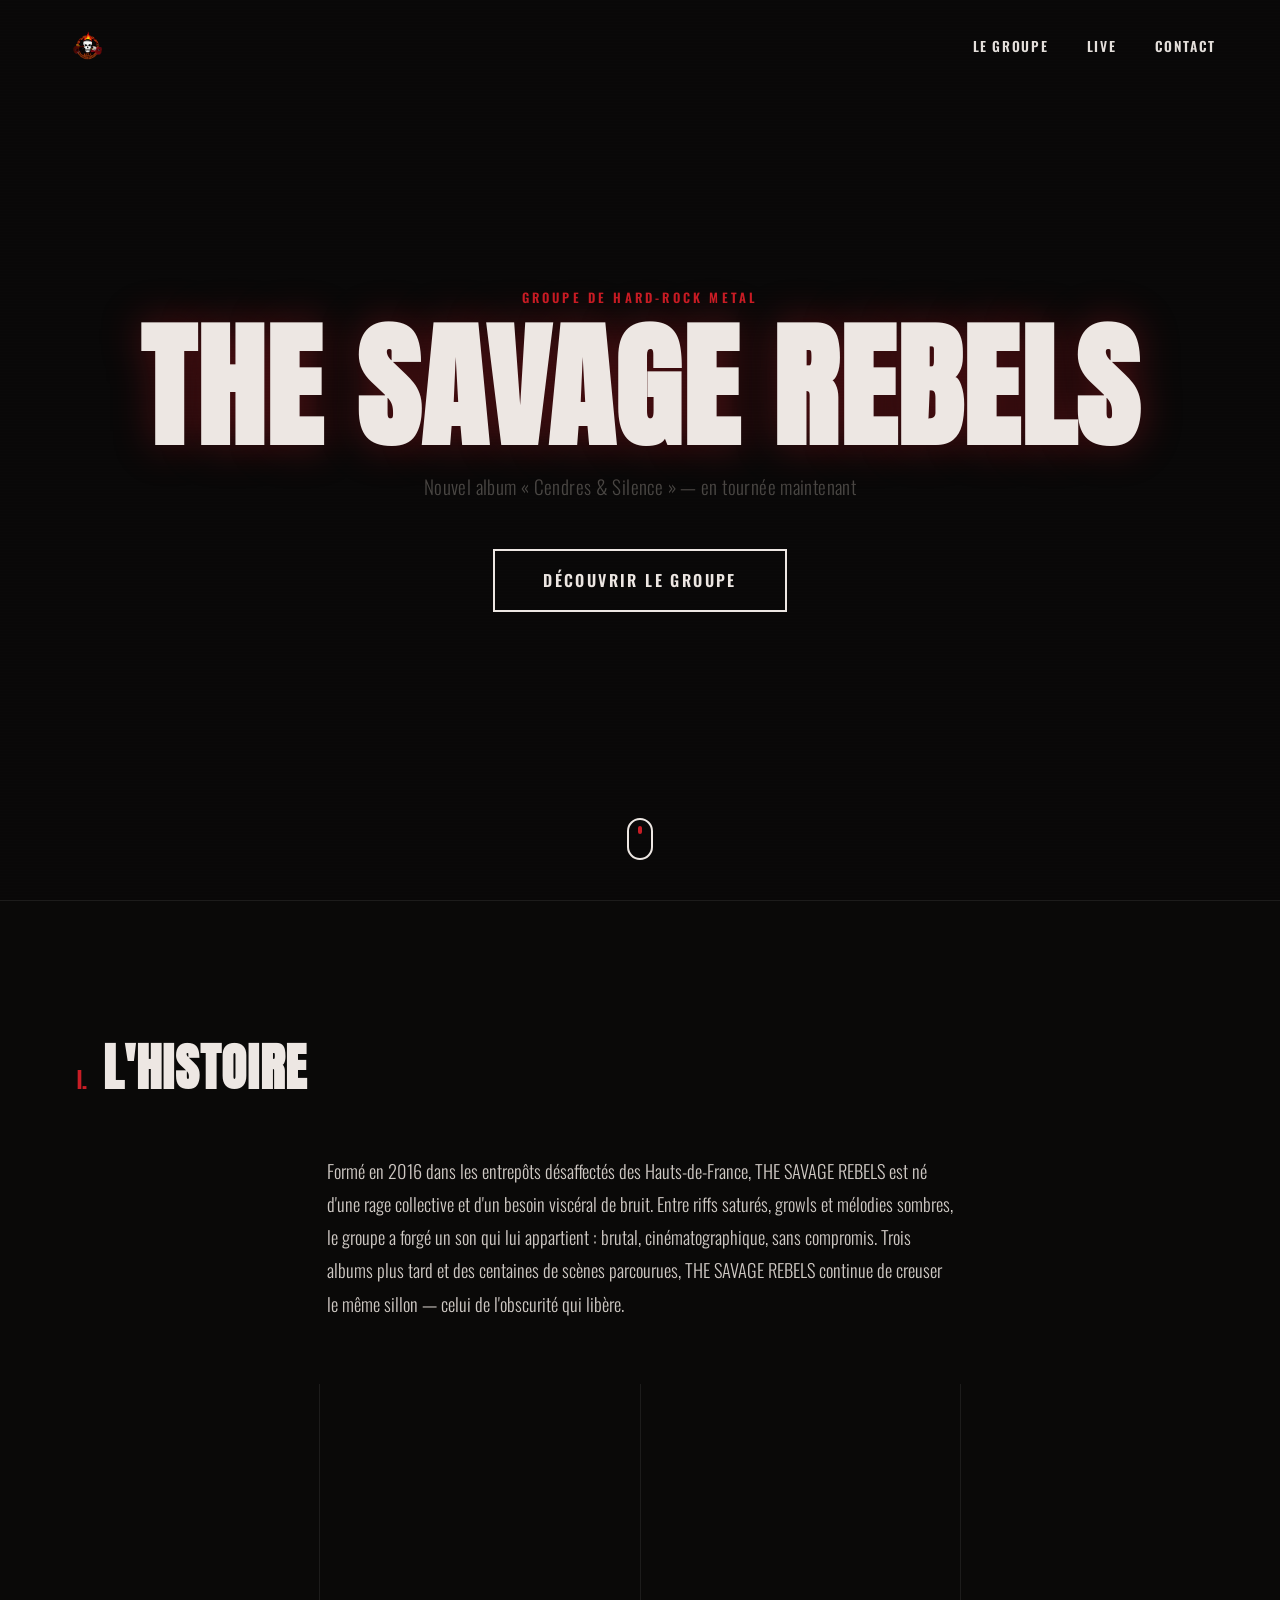
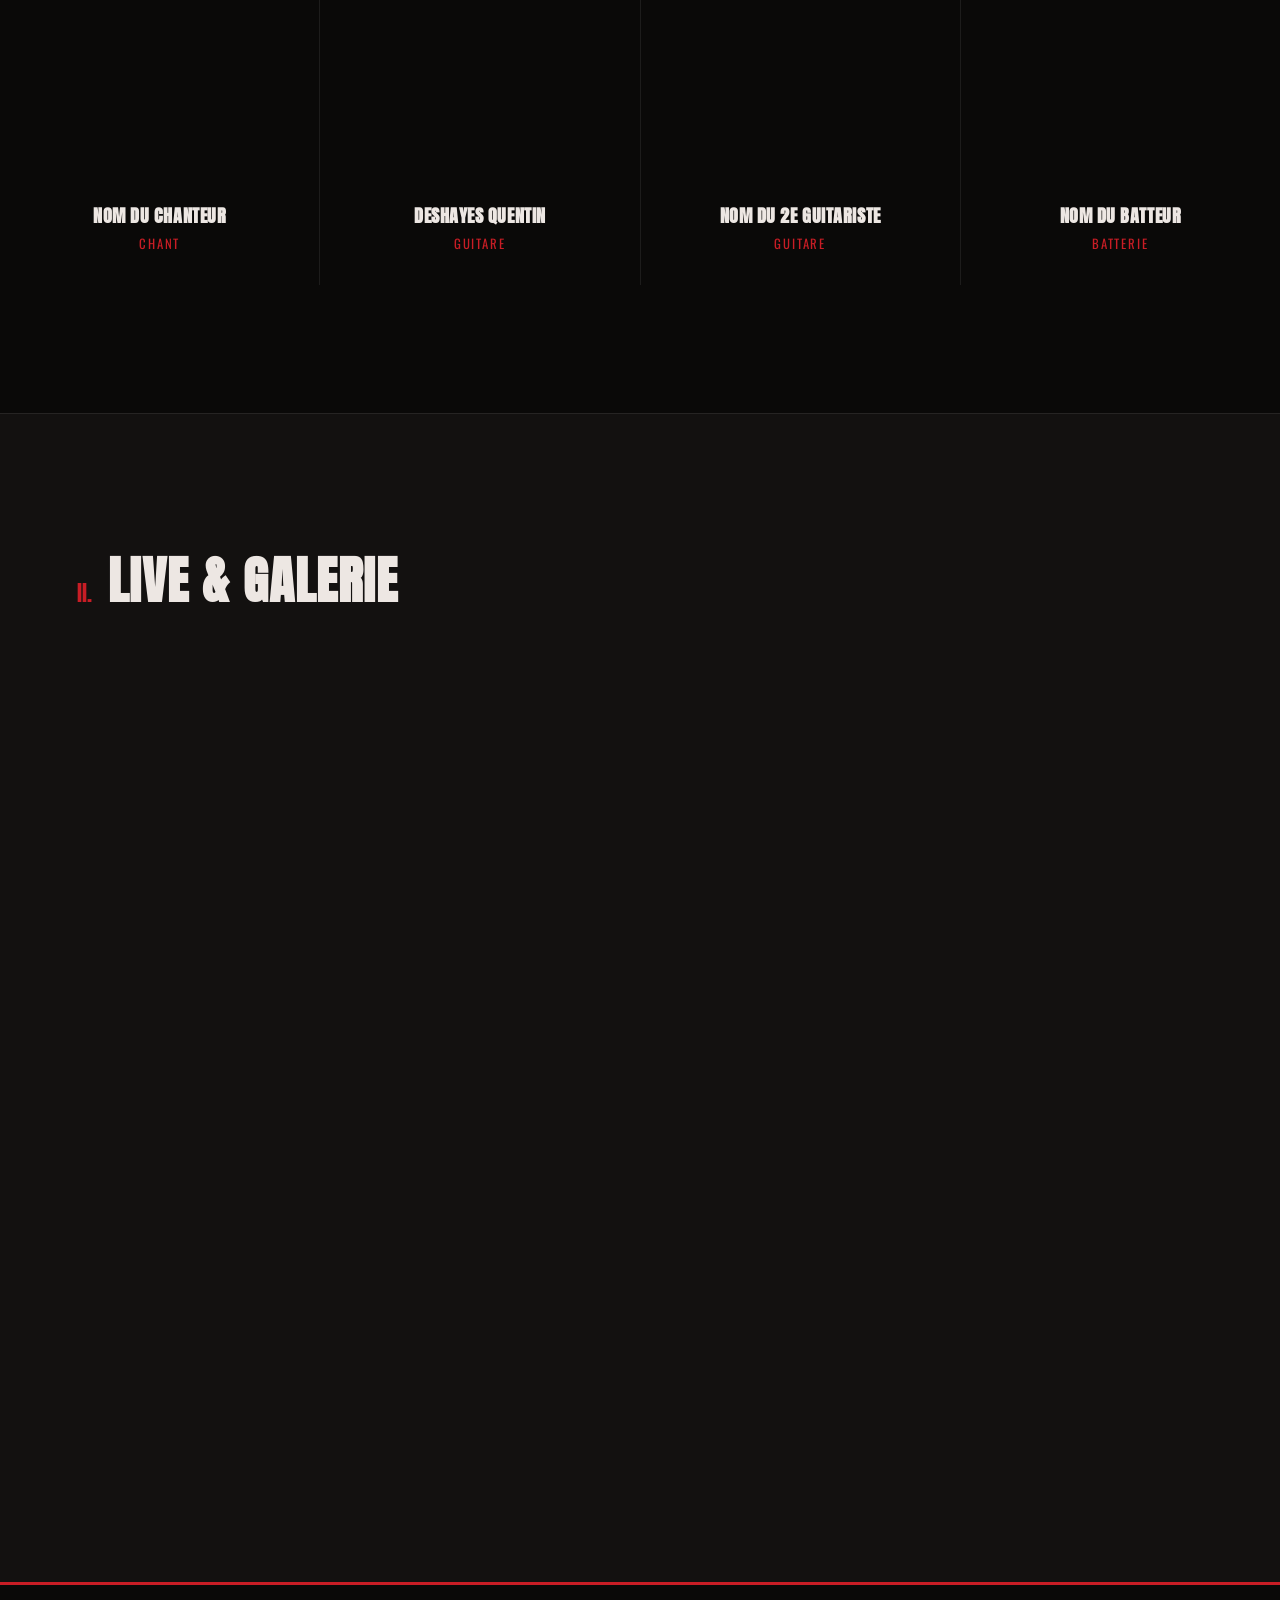
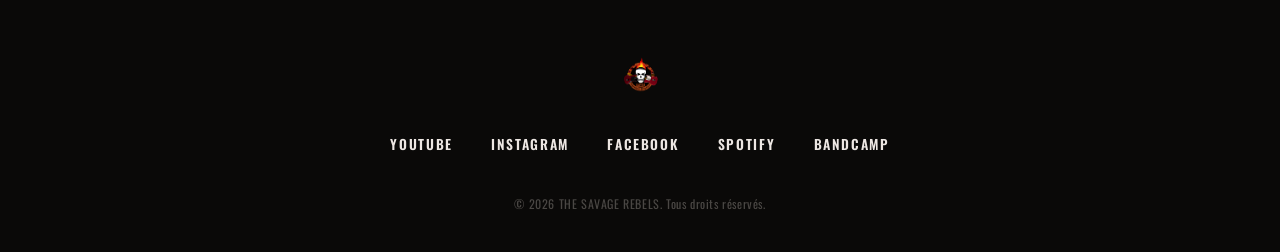
==== index.html @ 187fb1a6 "Update index.html" ====
<!DOCTYPE html>
<html lang="fr">
<head>
  <meta charset="UTF-8">
  <meta name="viewport" content="width=device-width, initial-scale=1.0">
  <title>THE SAVAGE REBELS — Site officiel</title>

  <!-- ============================================= -->
  <!-- PWA : manifest + icônes + couleur de thème     -->
  <!-- ============================================= -->
  <link rel="manifest" href="PWA/manifest.json">
  <link rel="icon" type="image/png" href="img/logo.png">
  <link rel="apple-touch-icon" href="img/logo.png">
  <meta name="theme-color" content="#0a0908">

  <link rel="preconnect" href="https://fonts.googleapis.com">
  <link href="https://fonts.googleapis.com/css2?family=Anton&family=Oswald:wght@300;400;600&display=swap" rel="stylesheet">
  <style>
/* =================================================================
   TOKENS — palette, typographie, rythme
   Palette : noir mat, blanc cassé, rouge sang, gris acier.
================================================================= */
:root {
  --c-black: #0a0908;
  --c-black-soft: #131110;
  --c-white: #ede7e3;
  --c-red: #c81d25;      /* rouge sang principal */
  --c-red-dark: #7a0f14;
  --c-steel: #4a4744;

  --font-display: 'Anton', sans-serif;   /* typo agressive, condensée */
  --font-body: 'Oswald', sans-serif;

  --section-pad: clamp(4rem, 10vw, 8rem);
}

/* =================================================================
   RESET DE BASE
================================================================= */
* { margin: 0; padding: 0; box-sizing: border-box; }

html { scroll-behavior: smooth; } /* filet de sécurité, le JS gère aussi le smooth scroll */

body {
  background: var(--c-black);
  color: var(--c-white);
  font-family: var(--font-body);
  overflow-x: hidden;
}

a { color: inherit; text-decoration: none; }
img { display: block; width: 100%; height: 100%; object-fit: cover; }

/* Focus clavier visible, accessibilité */
a:focus-visible,
button:focus-visible {
  outline: 2px solid var(--c-red);
  outline-offset: 3px;
}

/* =================================================================
   NAVIGATION FIXE
================================================================= */
.site-nav {
  position: fixed;
  top: 0; left: 0; right: 0;
  z-index: 100;
  display: flex;
  align-items: center;
  justify-content: space-between;
  padding: 1.5rem clamp(1.5rem, 5vw, 4rem);
  mix-blend-mode: difference; /* le logo/liens s'inversent sur fond clair ou sombre */
}

.nav-logo {
  display: flex;
  align-items: center;
}
.nav-logo-img {
  height: 42px;
  width: auto;
  object-fit: contain;
}

.nav-links {
  display: flex;
  gap: clamp(1.2rem, 3vw, 2.5rem);
  list-style: none;
}
.nav-links a {
  font-size: 0.85rem;
  letter-spacing: 0.12em;
  text-transform: uppercase;
  font-weight: 600;
  position: relative;
}
.nav-links a::after {
  content: '';
  position: absolute;
  left: 0; bottom: -6px;
  width: 0; height: 2px;
  background: var(--c-red);
  transition: width 0.3s ease;
}
.nav-links a:hover::after { width: 100%; }

/* =================================================================
   HERO — VIDEO PLEIN ECRAN
================================================================= */
.hero {
  position: relative;
  width: 100%;
  height: 100vh;
  overflow: hidden;
  display: flex;
  align-items: center;
  justify-content: center;
}

.hero-video {
  position: absolute;
  top: 50%; left: 50%;
  width: 100%; height: 100%;
  transform: translate(-50%, -50%);
  object-fit: cover;   /* la vidéo couvre tout l'écran sans être déformée */
  z-index: 1;
}

/* Calque noir semi-transparent pour la lisibilité du texte */
.hero-overlay {
  position: absolute;
  inset: 0;
  background: rgba(10, 9, 8, 0.55); /* opacité ~55% */
  z-index: 2;
}

/* Texture de grain subtile façon pochette d'album abîmée */
.hero-noise {
  position: absolute;
  inset: 0;
  z-index: 3;
  pointer-events: none;
  opacity: 0.05;
  background-image:
    repeating-linear-gradient(0deg, transparent 0 2px, rgba(255,255,255,0.4) 2px 3px);
  mix-blend-mode: overlay;
}

.hero-content {
  position: relative;
  z-index: 4;
  text-align: center;
  padding: 0 1.5rem;
  animation: heroReveal 1.1s cubic-bezier(0.19, 1, 0.22, 1) both;
}

@keyframes heroReveal {
  from { opacity: 0; transform: translateY(30px); }
  to   { opacity: 1; transform: translateY(0); }
}

.hero-eyebrow {
  text-transform: uppercase;
  letter-spacing: 0.25em;
  font-size: 0.8rem;
  color: var(--c-red);
  margin-bottom: 1rem;
  font-weight: 600;
}

/* Titre principal : typographie agressive + effet glitch discret au chargement */
.hero-title {
  font-family: var(--font-display);
  font-size: clamp(3.2rem, 12vw, 8.5rem);
  line-height: 0.95;
  letter-spacing: 0.01em;
  text-transform: uppercase;
  color: var(--c-white);
  position: relative;
  text-shadow: 0 0 40px rgba(200, 29, 37, 0.35);
}

.hero-subtitle {
  margin-top: 1.2rem;
  font-size: clamp(0.95rem, 2vw, 1.2rem);
  color: var(--c-steel);
  font-weight: 300;
  letter-spacing: 0.02em;
}

/* =================================================================
   BOUTON CTA — "Découvrir le groupe"
================================================================= */
.cta-btn {
  position: relative;
  margin-top: 3rem;
  padding: 1.1rem 3rem;
  background: transparent;
  border: 2px solid var(--c-white);
  color: var(--c-white);
  font-family: var(--font-body);
  font-size: 1rem;
  font-weight: 600;
  letter-spacing: 0.15em;
  text-transform: uppercase;
  cursor: pointer;
  overflow: hidden;
  transition: color 0.3s ease, border-color 0.3s ease, box-shadow 0.3s ease, transform 0.15s ease;
}

/* Remplissage rouge sang qui monte depuis le bas au survol */
.cta-btn::before {
  content: '';
  position: absolute;
  inset: 0;
  background: var(--c-red);
  transform: scaleY(0);
  transform-origin: bottom;
  transition: transform 0.35s cubic-bezier(0.65, 0, 0.35, 1);
  z-index: 0;
}

.cta-text, .cta-glitch { position: relative; z-index: 1; }

/* Calque de texte glitché, caché par défaut */
.cta-glitch {
  position: absolute;
  top: 50%; left: 0; width: 100%;
  transform: translateY(-50%);
  color: var(--c-red);
  opacity: 0;
  clip-path: inset(0 0 0 0);
}

.cta-btn:hover {
  border-color: var(--c-red);
  box-shadow: 0 0 25px rgba(200, 29, 37, 0.55), 0 0 60px rgba(200, 29, 37, 0.25);
}
.cta-btn:hover::before { transform: scaleY(1); }

.cta-btn:active { transform: scale(0.97); }

/* Effet glitch déclenché au survol via classe JS "is-glitching" */
.cta-btn.is-glitching .cta-glitch {
  opacity: 0.8;
  animation: glitchShift 0.4s steps(2, end) infinite;
}

@keyframes glitchShift {
  0%   { clip-path: inset(10% 0 70% 0); transform: translate(-3px, -50%); }
  25%  { clip-path: inset(60% 0 5% 0);  transform: translate(3px, -50%); }
  50%  { clip-path: inset(30% 0 40% 0); transform: translate(-2px, -50%); }
  75%  { clip-path: inset(75% 0 10% 0); transform: translate(2px, -50%); }
  100% { clip-path: inset(15% 0 60% 0); transform: translate(0, -50%); }
}

/* Indicateur de scroll animé en bas du hero */
.scroll-indicator {
  position: absolute;
  bottom: 2.5rem; left: 50%;
  transform: translateX(-50%);
  z-index: 4;
  width: 26px; height: 42px;
  border: 2px solid var(--c-white);
  border-radius: 20px;
}
.scroll-indicator span {
  position: absolute;
  top: 6px; left: 50%;
  width: 4px; height: 8px;
  margin-left: -2px;
  background: var(--c-red);
  border-radius: 2px;
  animation: scrollDot 1.6s ease-in-out infinite;
}
@keyframes scrollDot {
  0%   { top: 6px; opacity: 1; }
  60%  { top: 22px; opacity: 0.3; }
  100% { top: 6px; opacity: 1; }
}

/* =================================================================
   TITRES DE SECTION (réutilisés pour "À propos" et "Galerie")
================================================================= */
.section-header {
  display: flex;
  align-items: baseline;
  gap: 1rem;
  margin-bottom: 3rem;
  padding: 0 clamp(1.5rem, 6vw, 5rem);
}
.section-index {
  font-family: var(--font-display);
  color: var(--c-red);
  font-size: 1.4rem;
}
.section-title {
  font-family: var(--font-display);
  font-size: clamp(2rem, 5vw, 3.2rem);
  letter-spacing: 0.02em;
  text-transform: uppercase;
}

/* =================================================================
   LAZY LOADING DES IMAGES ("render distance")
   Placeholder texturé tant que l'image n'est pas chargée,
   puis fade-in fluide une fois le fichier réellement téléchargé.
   Une fois chargée, l'image garde son <img src="..."> : le navigateur
   la sert depuis son cache, elle n'est jamais retéléchargée en rescrollant.
================================================================= */
.lazy-img {
  opacity: 0;
  background: linear-gradient(135deg, var(--c-black-soft) 0%, #1c1a18 50%, var(--c-black-soft) 100%);
  transition: opacity 0.6s ease;
}
.lazy-img.is-loaded {
  opacity: 1;
}

/* Animation de révélation au scroll (classe ajoutée par le JS via IntersectionObserver) */
.reveal {
  opacity: 0;
  transform: translateY(40px);
  transition: opacity 0.8s ease, transform 0.8s cubic-bezier(0.19, 1, 0.22, 1);
}
.reveal.is-visible {
  opacity: 1;
  transform: translateY(0);
}

/* =================================================================
   SECTION A PROPOS
================================================================= */
.about {
  padding: var(--section-pad) 0;
  background: var(--c-black);
  border-top: 1px solid rgba(255,255,255,0.08);
}

.about-text {
  max-width: 780px;
  margin: 0 auto 4rem;
  padding: 0 clamp(1.5rem, 6vw, 5rem);
  font-size: clamp(1rem, 1.6vw, 1.15rem);
  line-height: 1.8;
  color: #cfc9c4;
  font-weight: 300;
}

.members-grid {
  display: grid;
  grid-template-columns: repeat(4, 1fr);
  gap: 1px;                       /* fines lignes de séparation type grille de fanzine */
  background: rgba(255,255,255,0.08);
}

.member-card {
  background: var(--c-black);
  padding: 1.5rem 1.2rem 2rem;
  text-align: center;
  transition: background 0.3s ease;
}
.member-card:hover { background: var(--c-black-soft); }

.member-photo {
  width: 100%;
  aspect-ratio: 3 / 4;
  overflow: hidden;
  margin-bottom: 1.2rem;
  filter: grayscale(1) contrast(1.1);
  transition: filter 0.4s ease;
}
.member-card:hover .member-photo { filter: grayscale(0) contrast(1.05); }

.member-name {
  font-family: var(--font-display);
  font-size: 1.15rem;
  letter-spacing: 0.03em;
  text-transform: uppercase;
}
.member-role {
  margin-top: 0.3rem;
  font-size: 0.8rem;
  letter-spacing: 0.15em;
  text-transform: uppercase;
  color: var(--c-red);
}

/* =================================================================
   SECTION GALERIE / LIVE
================================================================= */
.gallery {
  padding: var(--section-pad) 0;
  background: var(--c-black-soft);
  border-top: 1px solid rgba(255,255,255,0.08);
}

.gallery-grid {
  display: grid;
  grid-template-columns: repeat(3, 1fr);
  gap: 0.5rem;
  padding: 0 clamp(1rem, 4vw, 3rem);
}

.gallery-item {
  position: relative;
  aspect-ratio: 1 / 1;
  overflow: hidden;
  cursor: pointer;
}
.gallery-item img {
  filter: grayscale(0.3) contrast(1.1) brightness(0.85);
  transition: transform 0.5s cubic-bezier(0.19, 1, 0.22, 1), filter 0.5s ease;
}
.gallery-item::after {
  content: '';
  position: absolute; inset: 0;
  border: 2px solid var(--c-red);
  opacity: 0;
  transition: opacity 0.3s ease;
}
.gallery-item:hover img {
  transform: scale(1.08);
  filter: grayscale(0) contrast(1.15) brightness(1);
}
.gallery-item:hover::after { opacity: 1; }

/* =================================================================
   FOOTER
================================================================= */
.site-footer {
  padding: 4rem clamp(1.5rem, 6vw, 5rem) 2.5rem;
  background: var(--c-black);
  border-top: 3px solid var(--c-red);
  text-align: center;
}

.footer-logo {
  display: flex;
  justify-content: center;
  margin-bottom: 2rem;
}
.footer-logo-img {
  height: 50px;
  width: auto;
  object-fit: contain;
}

.social-links {
  display: flex;
  justify-content: center;
  flex-wrap: wrap;
  gap: clamp(1rem, 3vw, 2.5rem);
  list-style: none;
  margin-bottom: 2.5rem;
}
.social-links a {
  font-size: 0.85rem;
  letter-spacing: 0.12em;
  text-transform: uppercase;
  font-weight: 600;
  position: relative;
  padding-bottom: 4px;
}
.social-links a::after {
  content: '';
  position: absolute;
  left: 0; bottom: 0;
  width: 0; height: 2px;
  background: var(--c-red);
  transition: width 0.3s ease;
}
.social-links a:hover::after { width: 100%; }
.social-links a:hover { color: var(--c-red); }

.footer-copy {
  font-size: 0.75rem;
  color: var(--c-steel);
  letter-spacing: 0.05em;
}

/* =================================================================
   RESPONSIVE
================================================================= */
@media (max-width: 900px) {
  .members-grid { grid-template-columns: repeat(2, 1fr); }
  .gallery-grid { grid-template-columns: repeat(2, 1fr); }
}

@media (max-width: 560px) {
  .nav-links { display: none; } /* menu simplifié sur mobile, extensible en burger si besoin */
  .members-grid { grid-template-columns: 1fr 1fr; }
  .gallery-grid { grid-template-columns: 1fr 1fr; }
  .cta-btn { padding: 1rem 2.2rem; font-size: 0.9rem; }
}

/* Respect de la préférence utilisateur pour moins d'animations */
@media (prefers-reduced-motion: reduce) {
  *, *::before, *::after {
    animation-duration: 0.01ms !important;
    animation-iteration-count: 1 !important;
    transition-duration: 0.01ms !important;
    scroll-behavior: auto !important;
  }
}

  </style>
</head>
<body>

  <!-- ============================================= -->
  <!-- NAVIGATION FIXE                                -->
  <!-- ============================================= -->
  <header class="site-nav">
    <div class="nav-logo">
      <img src="img/logo.png" alt="Logo THE SAVAGE REBELS" class="nav-logo-img">
    </div>
    <nav>
      <ul class="nav-links">
        <li><a href="#about">Le Groupe</a></li>
        <li><a href="#gallery">Live</a></li>
        <li><a href="#footer">Contact</a></li>
      </ul>
    </nav>
  </header>

  <!-- ============================================= -->
  <!-- HERO SECTION : VIDEO PLEIN ECRAN               -->
  <!-- ============================================= -->
  <section class="hero" id="hero">

    <!-- Vidéo de fond en autoplay/loop/muted, adaptée à l'écran via object-fit -->
    <video class="hero-video" autoplay loop muted playsinline>
      <source src="vid.mp4" type="video/mp4">
    </video>

    <!-- Calque sombre semi-transparent pour la lisibilité du contenu -->
    <div class="hero-overlay"></div>

    <!-- Texture de grain/rayures pour renforcer l'esthétique brute -->
    <div class="hero-noise"></div>

    <!-- Contenu central du Hero -->
    <div class="hero-content">
      <p class="hero-eyebrow">Groupe de Hard-rock Metal</p>
      <h1 class="hero-title" data-text="THE SAVAGE REBELS">THE SAVAGE REBELS</h1>
      <p class="hero-subtitle">Nouvel album « Cendres &amp; Silence » — en tournée maintenant</p>

      <!-- Bouton CTA : scroll fluide vers la section suivante -->
      <button class="cta-btn" id="discoverBtn">
        <span class="cta-text">Découvrir le groupe</span>
        <span class="cta-glitch" aria-hidden="true">Découvrir le groupe</span>
      </button>
    </div>

    <!-- Indicateur de scroll animé -->
    <div class="scroll-indicator" aria-hidden="true">
      <span></span>
    </div>
  </section>

  <!-- ============================================= -->
  <!-- SECTION A PROPOS : HISTOIRE + MEMBRES          -->
  <!-- ============================================= -->
  <section class="about" id="about">
    <div class="section-header">
      <span class="section-index">I.</span>
      <h2 class="section-title">L'HISTOIRE</h2>
    </div>

    <div class="about-content">
      <p class="about-text">
        Formé en 2016 dans les entrepôts désaffectés des Hauts-de-France, THE SAVAGE REBELS
        est né d'une rage collective et d'un besoin viscéral de bruit. Entre riffs
        saturés, growls et mélodies sombres, le groupe a forgé un son qui lui appartient :
        brutal, cinématographique, sans compromis. Trois albums plus tard et des centaines
        de scènes parcourues, THE SAVAGE REBELS continue de creuser le même sillon —
        celui de l'obscurité qui libère.
      </p>
    </div>

    <!-- Grille des membres du groupe -->
    <div class="members-grid">

      <article class="member-card">
        <div class="member-photo">
          <!-- Remplacer par la vraie photo du membre. data-src = chargement différé (lazy load) -->
          <img class="lazy-img" data-src="membre-1.jpg" alt="Portrait du chanteur">
        </div>
        <h3 class="member-name">Nom du chanteur</h3>
        <p class="member-role">Chant</p>
      </article>

      <article class="member-card">
        <div class="member-photo">
          <img class="lazy-img" data-src="membre-2.jpg" alt="Portrait du guitariste Deshayes Quentin">
        </div>
        <h3 class="member-name">Deshayes Quentin</h3>
        <p class="member-role">Guitare</p>
      </article>

      <article class="member-card">
        <div class="member-photo">
          <img class="lazy-img" data-src="membre-3.jpg" alt="Portrait du deuxième guitariste">
        </div>
        <h3 class="member-name">Nom du 2e guitariste</h3>
        <p class="member-role">Guitare</p>
      </article>

      <article class="member-card">
        <div class="member-photo">
          <img class="lazy-img" data-src="membre-4.jpg" alt="Portrait du batteur">
        </div>
        <h3 class="member-name">Nom du batteur</h3>
        <p class="member-role">Batterie</p>
      </article>

    </div>
  </section>

  <!-- ============================================= -->
  <!-- SECTION GALERIE / LIVE                         -->
  <!-- ============================================= -->
  <section class="gallery" id="gallery">
    <div class="section-header">
      <span class="section-index">II.</span>
      <h2 class="section-title">LIVE &amp; GALERIE</h2>
    </div>

    <!-- Grille de photos de concerts. Remplacer les src par vos vraies photos -->
    <div class="gallery-grid">
      <figure class="gallery-item"><img class="lazy-img" data-src="live-1.jpg" alt="Concert - vue de la scène"></figure>
      <figure class="gallery-item"><img class="lazy-img" data-src="live-2.jpg" alt="Concert - public en fusion"></figure>
      <figure class="gallery-item"><img class="lazy-img" data-src="live-3.jpg" alt="Concert - jeux de lumière"></figure>
      <figure class="gallery-item"><img class="lazy-img" data-src="live-4.jpg" alt="Concert - chanteur en action"></figure>
      <figure class="gallery-item"><img class="lazy-img" data-src="live-5.jpg" alt="Concert - guitariste au premier plan"></figure>
      <figure class="gallery-item"><img class="lazy-img" data-src="live-6.jpg" alt="Concert - vue d'ensemble de la salle"></figure>
    </div>
  </section>

  <!-- ============================================= -->
  <!-- FOOTER                                         -->
  <!-- ============================================= -->
  <footer class="site-footer" id="footer">
    <div class="footer-logo">
      <img src="img/logo.png" alt="Logo THE SAVAGE REBELS" class="footer-logo-img">
    </div>

    <ul class="social-links">
      <li><a href="https://www.youtube.com/@TheSavageRebels/featured" target="_blank" rel="noopener">YouTube</a></li>
      <li><a href="https://instagram.com" target="_blank" rel="noopener">Instagram</a></li>
      <li><a href="https://facebook.com" target="_blank" rel="noopener">Facebook</a></li>
      <li><a href="https://open.spotify.com" target="_blank" rel="noopener">Spotify</a></li>
      <li><a href="https://bandcamp.com" target="_blank" rel="noopener">Bandcamp</a></li>
    </ul>

    <p class="footer-copy">&copy; 2026 THE SAVAGE REBELS. Tous droits réservés.</p>
  </footer>

  <script>
// =====================================================================
// SCRIPT PRINCIPAL — THE SAVAGE REBELS
// Gère : le scroll fluide du bouton CTA, l'effet glitch au survol,
// et les animations de révélation au scroll (IntersectionObserver).
// =====================================================================

document.addEventListener('DOMContentLoaded', () => {

  // -------------------------------------------------------------
  // 1. SCROLL FLUIDE DEPUIS LE BOUTON "Découvrir le groupe"
  // -------------------------------------------------------------
  const discoverBtn = document.getElementById('discoverBtn');
  const aboutSection = document.getElementById('about');

  if (discoverBtn && aboutSection) {
    discoverBtn.addEventListener('click', () => {
      aboutSection.scrollIntoView({
        behavior: 'smooth',
        block: 'start'
      });
    });

    // Effet glitch déclenché au survol (ajoute/retire une classe CSS)
    discoverBtn.addEventListener('mouseenter', () => {
      discoverBtn.classList.add('is-glitching');
    });
    discoverBtn.addEventListener('mouseleave', () => {
      discoverBtn.classList.remove('is-glitching');
    });
  }

  // -------------------------------------------------------------
  // 2. SCROLL FLUIDE POUR TOUS LES LIENS D'ANCRE DE LA NAV
  // -------------------------------------------------------------
  const navLinks = document.querySelectorAll('a[href^="#"]');
  navLinks.forEach(link => {
    link.addEventListener('click', (e) => {
      const targetId = link.getAttribute('href');
      const target = document.querySelector(targetId);
      if (target) {
        e.preventDefault();
        target.scrollIntoView({ behavior: 'smooth', block: 'start' });
      }
    });
  });

  // -------------------------------------------------------------
  // 3bis. LAZY LOADING DES IMAGES — effet "render distance"
  //    Chaque <img class="lazy-img" data-src="..."> ne charge son
  //    fichier réel que lorsqu'elle approche du viewport.
  //    rootMargin = la "distance de rendu" : on charge un peu AVANT
  //    que l'image soit visible, pour que ça paraisse instantané.
  //    Une fois chargée, on arrête d'observer : l'image ne sera
  //    plus jamais re-fetchée, même en scrollant dans tous les sens
  //    (le navigateur la garde en cache tant que le <img> reste dans le DOM).
  // -------------------------------------------------------------
  const lazyImages = document.querySelectorAll('.lazy-img');

  const lazyLoadObserver = new IntersectionObserver((entries) => {
    entries.forEach(entry => {
      if (!entry.isIntersecting) return;

      const img = entry.target;
      const realSrc = img.getAttribute('data-src');

      if (realSrc) {
        // On ne déclenche le téléchargement qu'ici, au moment où l'image
        // entre dans la "distance de rendu" définie par rootMargin.
        img.src = realSrc;
        img.removeAttribute('data-src');

        img.addEventListener('load', () => {
          img.classList.add('is-loaded'); // déclenche le fade-in CSS
        }, { once: true });
      }

      // Image traitée une fois pour toutes : plus jamais observée,
      // donc plus jamais rechargée en revenant dessus au scroll.
      lazyLoadObserver.unobserve(img);
    });
  }, {
    // "distance de rendu" : on commence à charger 300px avant que
    // l'image n'entre réellement dans l'écran (haut et bas).
    rootMargin: '300px 0px 300px 0px',
    threshold: 0.01
  });

  lazyImages.forEach(img => lazyLoadObserver.observe(img));

  // -------------------------------------------------------------
  // 3. ANIMATIONS DE REVELATION AU SCROLL
  //    On observe les blocs de contenu et on ajoute "is-visible"
  //    quand ils entrent dans le viewport.
  // -------------------------------------------------------------
  const revealTargets = document.querySelectorAll(
    '.section-header, .about-text, .member-card, .gallery-item'
  );

  revealTargets.forEach(el => el.classList.add('reveal'));

  const observer = new IntersectionObserver((entries) => {
    entries.forEach(entry => {
      if (entry.isIntersecting) {
        entry.target.classList.add('is-visible');
        observer.unobserve(entry.target); // animation jouée une seule fois
      }
    });
  }, {
    threshold: 0.15
  });

  revealTargets.forEach(el => observer.observe(el));

  // Décalage progressif (stagger) pour les cartes de membres et la galerie
  document.querySelectorAll('.members-grid .member-card').forEach((el, i) => {
    el.style.transitionDelay = `${i * 0.08}s`;
  });
  document.querySelectorAll('.gallery-grid .gallery-item').forEach((el, i) => {
    el.style.transitionDelay = `${i * 0.06}s`;
  });

  // -------------------------------------------------------------
  // 4. SECURITE VIDEO : relance l'autoplay si le navigateur le bloque
  //    (certains navigateurs mobiles suspendent l'autoplay)
  // -------------------------------------------------------------
  const heroVideo = document.querySelector('.hero-video');
  if (heroVideo) {
    heroVideo.play().catch(() => {
      // Si l'autoplay est bloqué, on retente au premier clic utilisateur
      document.body.addEventListener('click', () => heroVideo.play(), { once: true });
    });
  }

});

// =====================================================================
// 5. ENREGISTREMENT DU SERVICE WORKER (PWA)
//    Permet le fonctionnement hors-ligne et l'installation du site
//    comme application (sur mobile et desktop).
// =====================================================================
if ('serviceWorker' in navigator) {
  window.addEventListener('load', () => {
    navigator.serviceWorker.register('PWA/sw.js')
      .then(reg => console.log('Service Worker enregistré :', reg.scope))
      .catch(err => console.error('Échec enregistrement Service Worker :', err));
  });
}

  </script>
</body>
</html>
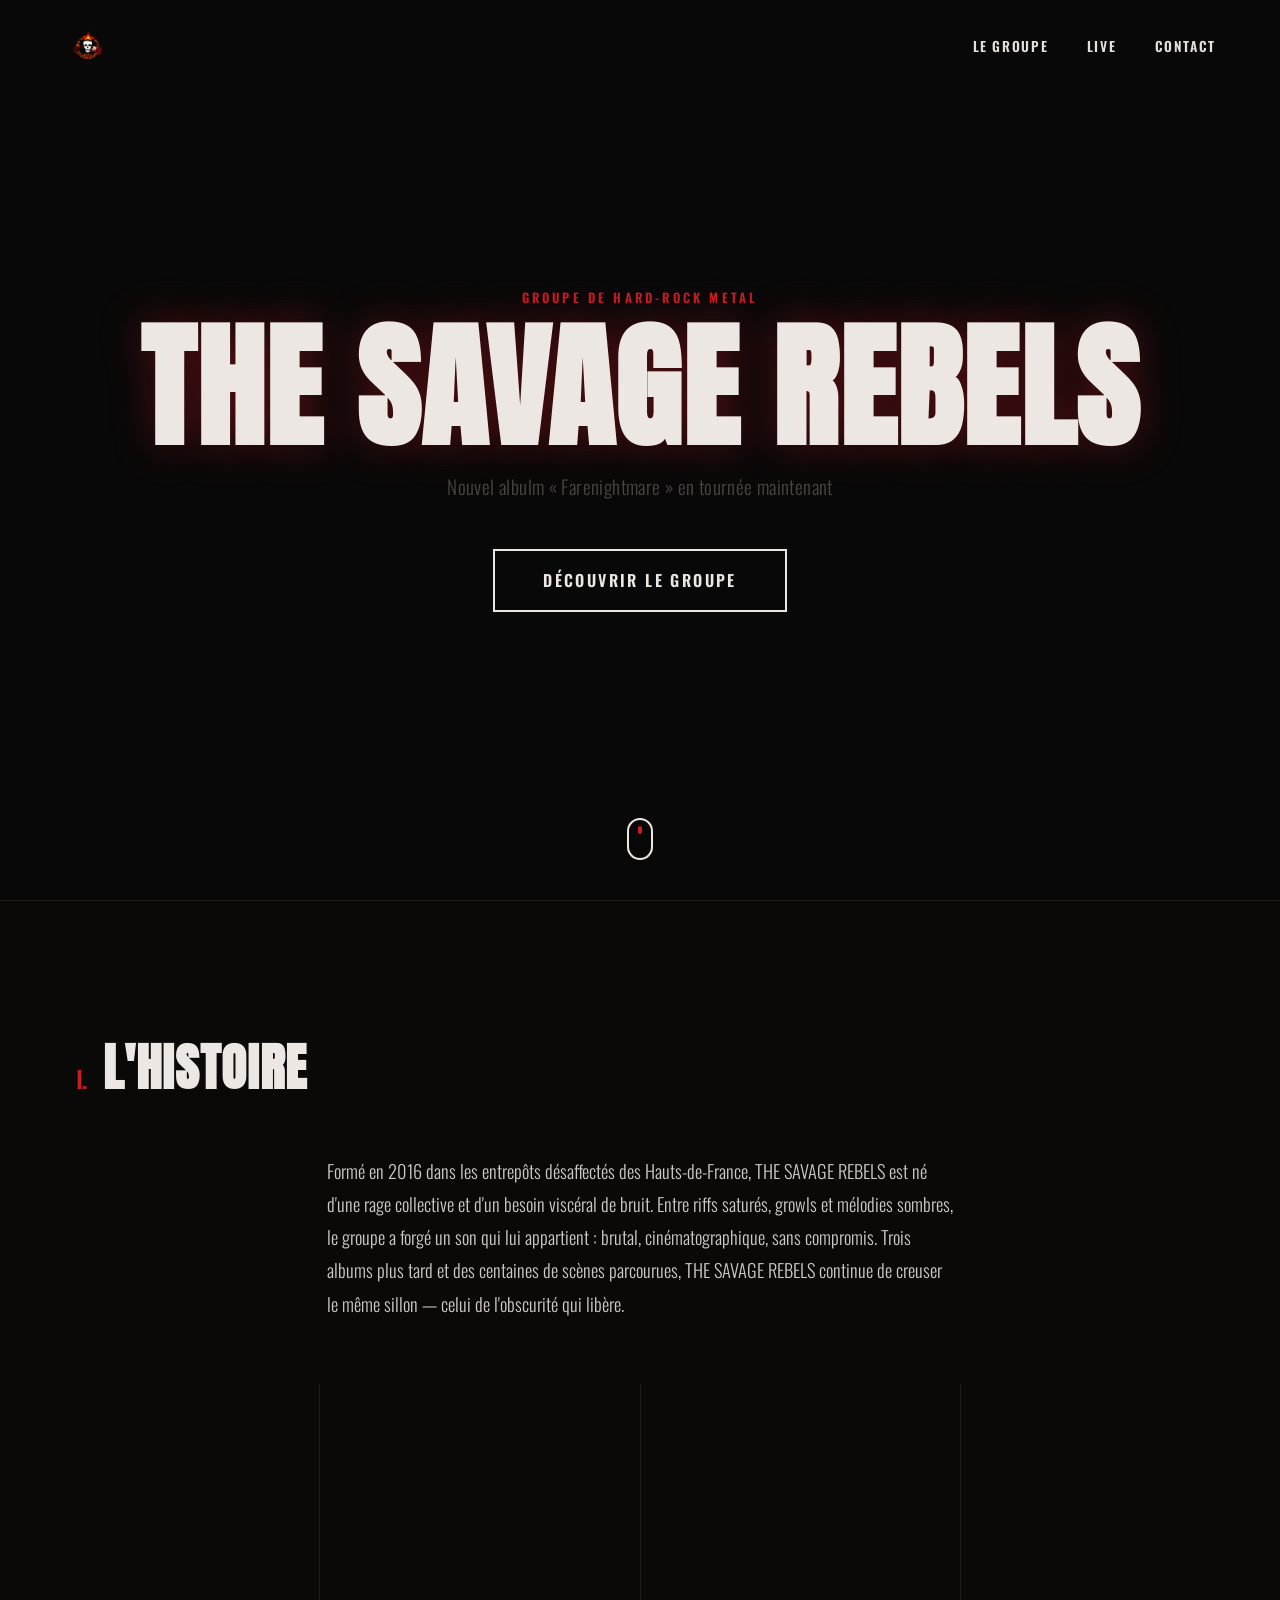
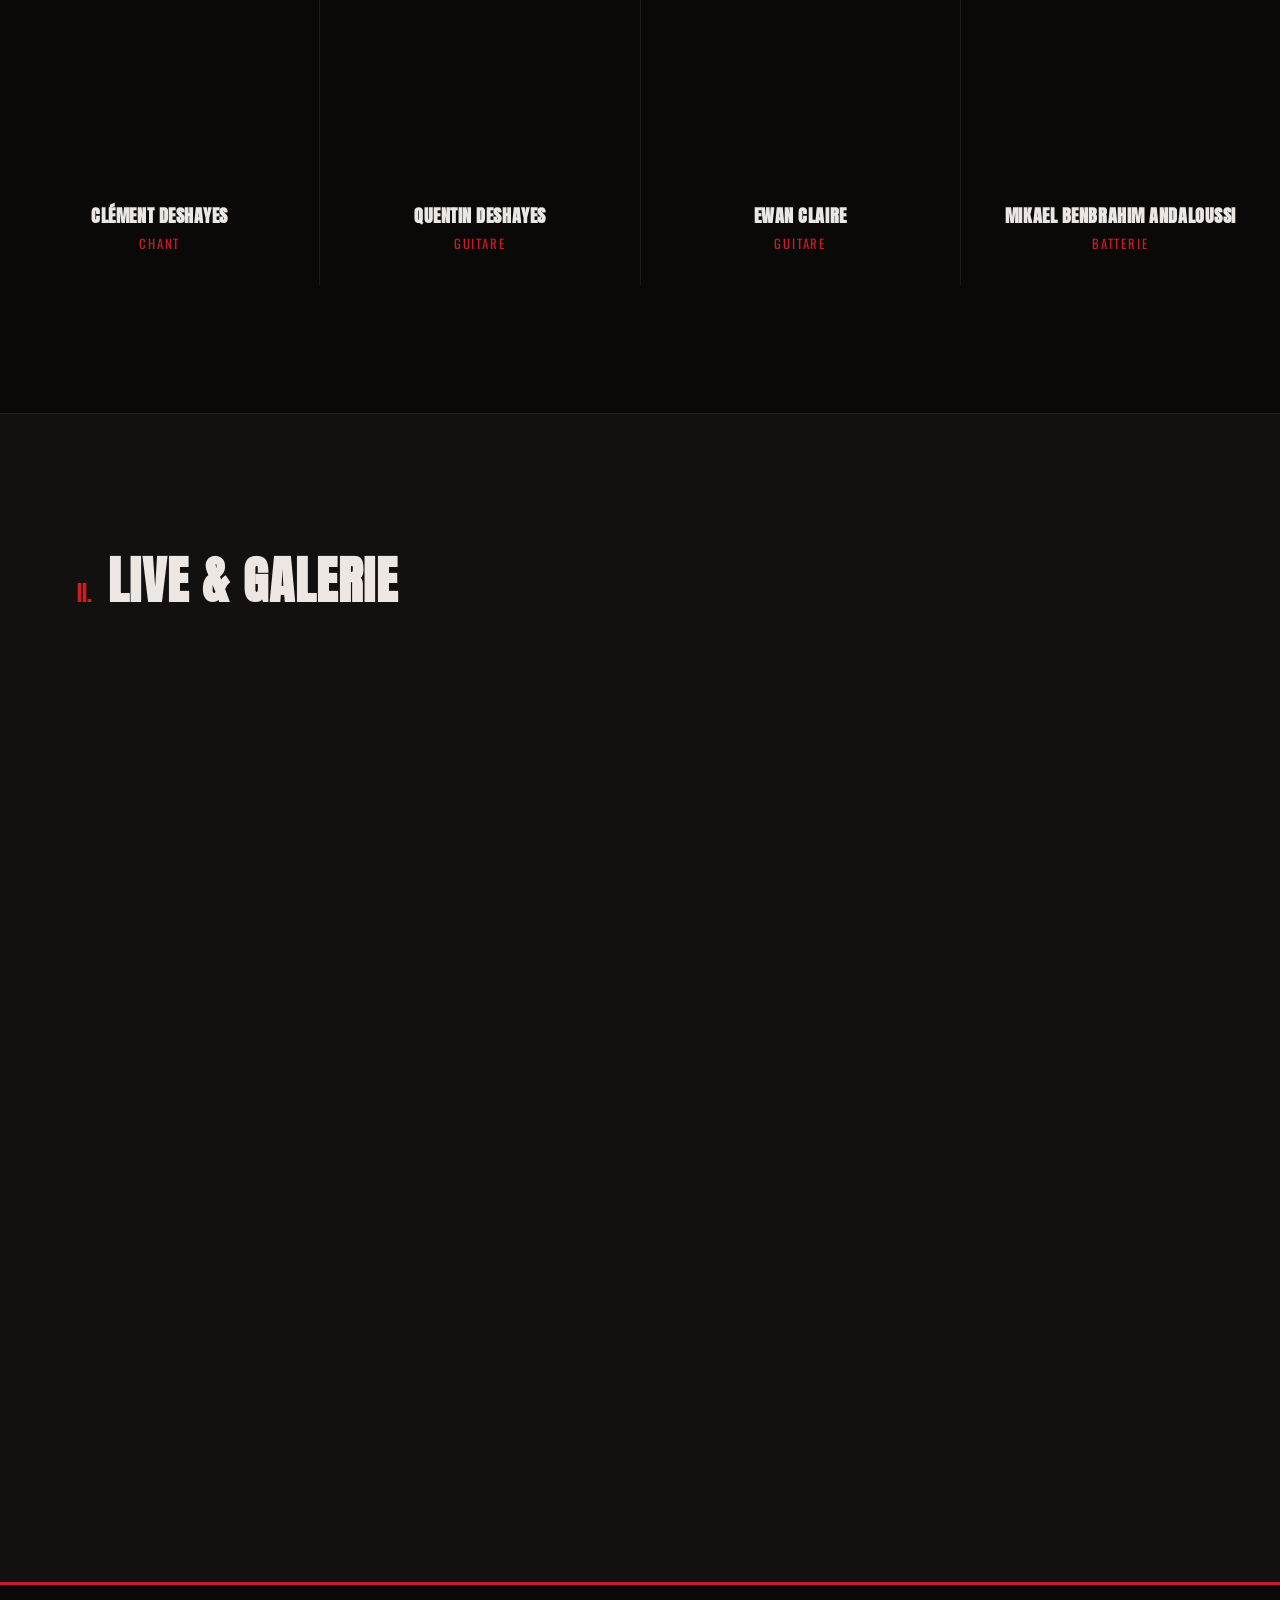
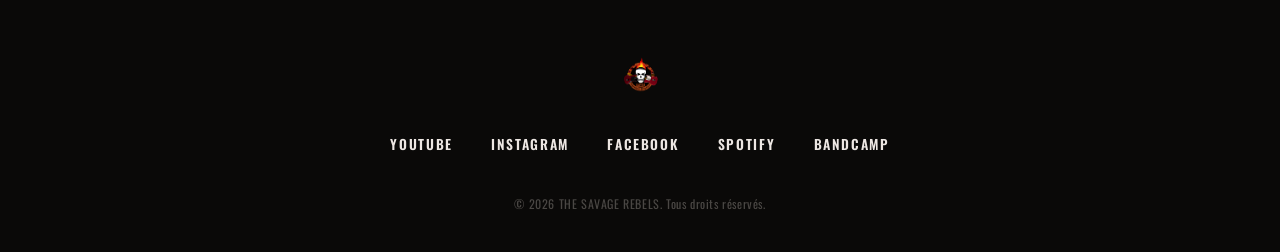
==== commit cfc4e18f: "Update index.html" ====
--- a/index.html
+++ b/index.html
@@ -494,6 +494,97 @@
   .cta-btn { padding: 1rem 2.2rem; font-size: 0.9rem; }
 }
 
+/* =================================================================
+   BANNIERE D'INSTALLATION PWA (Android + iPhone)
+================================================================= */
+.install-banner {
+  position: fixed;
+  left: 50%;
+  bottom: 1.2rem;
+  transform: translate(-50%, 140%);
+  z-index: 200;
+  width: min(92vw, 430px);
+  display: flex;
+  align-items: center;
+  gap: 1rem;
+  padding: 1rem 1.1rem;
+  background: var(--c-black-soft);
+  border: 1px solid rgba(255,255,255,0.1);
+  border-left: 3px solid var(--c-red);
+  box-shadow: 0 10px 40px rgba(0,0,0,0.5);
+  opacity: 0;
+  transition: transform 0.5s cubic-bezier(0.19,1,0.22,1), opacity 0.5s ease;
+}
+.install-banner.is-visible {
+  transform: translate(-50%, 0);
+  opacity: 1;
+}
+.install-banner-icon {
+  width: 42px;
+  height: 42px;
+  flex-shrink: 0;
+  border-radius: 10px;
+  overflow: hidden;
+}
+.install-banner-text {
+  flex: 1;
+  min-width: 0;
+}
+.install-banner-title {
+  font-family: var(--font-display);
+  font-size: 0.95rem;
+  letter-spacing: 0.02em;
+  text-transform: uppercase;
+  color: var(--c-white);
+}
+.install-banner-sub {
+  margin-top: 0.2rem;
+  font-size: 0.78rem;
+  line-height: 1.4;
+  color: var(--c-steel);
+  font-weight: 300;
+}
+.install-banner-sub strong {
+  color: var(--c-white);
+  font-weight: 600;
+}
+.install-banner-actions {
+  display: flex;
+  align-items: center;
+  gap: 0.5rem;
+  flex-shrink: 0;
+}
+.install-banner-btn {
+  background: var(--c-red);
+  color: var(--c-white);
+  border: none;
+  padding: 0.55rem 1rem;
+  font-family: var(--font-body);
+  font-size: 0.78rem;
+  font-weight: 600;
+  letter-spacing: 0.08em;
+  text-transform: uppercase;
+  cursor: pointer;
+  transition: background 0.25s ease;
+  white-space: nowrap;
+}
+.install-banner-btn:hover { background: var(--c-red-dark); }
+.install-banner-close {
+  background: transparent;
+  border: none;
+  color: var(--c-steel);
+  font-size: 1.3rem;
+  line-height: 1;
+  cursor: pointer;
+  padding: 0.2rem 0.3rem;
+}
+.install-banner-close:hover { color: var(--c-white); }
+
+@media (max-width: 560px) {
+  .install-banner { width: 94vw; padding: 0.9rem; gap: 0.7rem; }
+  .install-banner-icon { width: 36px; height: 36px; }
+}
+
 /* Respect de la préférence utilisateur pour moins d'animations */
 @media (prefers-reduced-motion: reduce) {
   *, *::before, *::after {
@@ -544,7 +635,7 @@
     <div class="hero-content">
       <p class="hero-eyebrow">Groupe de Hard-rock Metal</p>
       <h1 class="hero-title" data-text="THE SAVAGE REBELS">THE SAVAGE REBELS</h1>
-      <p class="hero-subtitle">Nouvel album « Cendres &amp; Silence » — en tournée maintenant</p>
+      <p class="hero-subtitle">Nouvel albulm « Farenightmare » en tournée maintenant</p>
 
       <!-- Bouton CTA : scroll fluide vers la section suivante -->
       <button class="cta-btn" id="discoverBtn">
@@ -584,34 +675,33 @@
 
       <article class="member-card">
         <div class="member-photo">
-          <!-- Remplacer par la vraie photo du membre. data-src = chargement différé (lazy load) -->
-          <img class="lazy-img" data-src="membre-1.jpg" alt="Portrait du chanteur">
+          <img class="lazy-img" data-src="main/img/clement.png" alt="Portrait de Clément Deshayes, chanteur">
         </div>
-        <h3 class="member-name">Nom du chanteur</h3>
+        <h3 class="member-name">Clément Deshayes</h3>
         <p class="member-role">Chant</p>
       </article>
 
       <article class="member-card">
         <div class="member-photo">
-          <img class="lazy-img" data-src="membre-2.jpg" alt="Portrait du guitariste Deshayes Quentin">
+          <img class="lazy-img" data-src="main/img/quentin.png" alt="Portrait de Quentin Deshayes, guitariste">
         </div>
-        <h3 class="member-name">Deshayes Quentin</h3>
+        <h3 class="member-name">Quentin Deshayes</h3>
         <p class="member-role">Guitare</p>
       </article>
 
       <article class="member-card">
         <div class="member-photo">
-          <img class="lazy-img" data-src="membre-3.jpg" alt="Portrait du deuxième guitariste">
+          <img class="lazy-img" data-src="main/img/ewan.png" alt="Portrait d'Ewan Claire, guitariste">
         </div>
-        <h3 class="member-name">Nom du 2e guitariste</h3>
+        <h3 class="member-name">Ewan Claire</h3>
         <p class="member-role">Guitare</p>
       </article>
 
       <article class="member-card">
         <div class="member-photo">
-          <img class="lazy-img" data-src="membre-4.jpg" alt="Portrait du batteur">
+          <img class="lazy-img" data-src="main/img/mikael.png" alt="Portrait de Mikael Benbrahim Andaloussi, batteur">
         </div>
-        <h3 class="member-name">Nom du batteur</h3>
+        <h3 class="member-name">Mikael Benbrahim Andaloussi</h3>
         <p class="member-role">Batterie</p>
       </article>
 
@@ -637,6 +727,23 @@
       <figure class="gallery-item"><img class="lazy-img" data-src="live-6.jpg" alt="Concert - vue d'ensemble de la salle"></figure>
     </div>
   </section>
+
+  <!-- ============================================= -->
+  <!-- BANNIERE D'INSTALLATION PWA (Android + iPhone) -->
+  <!-- ============================================= -->
+  <div class="install-banner" id="installBanner" role="dialog" aria-live="polite">
+    <div class="install-banner-icon">
+      <img src="img/logo.png" alt="Logo THE SAVAGE REBELS">
+    </div>
+    <div class="install-banner-text">
+      <p class="install-banner-title">Installer l'application</p>
+      <p class="install-banner-sub" id="installBannerSub">Ajoutez THE SAVAGE REBELS à votre écran d'accueil.</p>
+    </div>
+    <div class="install-banner-actions">
+      <button class="install-banner-btn" id="installBannerBtn">Installer</button>
+      <button class="install-banner-close" id="installBannerClose" aria-label="Fermer">&times;</button>
+    </div>
+  </div>
 
   <!-- ============================================= -->
   <!-- FOOTER                                         -->
@@ -794,6 +901,89 @@
 });
 
 // =====================================================================
+// 4bis. BANNIERE D'INSTALLATION PWA (Android + iPhone)
+//    - Android/Chrome : on intercepte l'évènement natif "beforeinstallprompt"
+//      et on affiche notre propre bandeau avec un bouton "Installer".
+//    - iPhone/iPad (Safari) : il n'existe pas d'évènement d'installation natif,
+//      on affiche donc un message expliquant comment faire
+//      "Partager -> Sur l'écran d'accueil".
+//    Dans les deux cas : le bandeau ne s'affiche pas si l'app est déjà
+//    installée (mode standalone), et un choix "fermer" est mémorisé
+//    pendant quelques jours pour ne pas être intrusif.
+// =====================================================================
+(() => {
+  const banner     = document.getElementById('installBanner');
+  const bannerSub   = document.getElementById('installBannerSub');
+  const installBtn  = document.getElementById('installBannerBtn');
+  const closeBtn    = document.getElementById('installBannerClose');
+  if (!banner) return;
+
+  const DISMISS_KEY  = 'tsr-install-dismissed';
+  const DISMISS_DAYS = 7;
+
+  // L'app tourne-t-elle déjà en mode "installé" (standalone) ?
+  const isStandalone =
+    window.matchMedia('(display-mode: standalone)').matches ||
+    window.navigator.standalone === true; // Safari iOS
+
+  // L'utilisateur a-t-il déjà fermé le bandeau récemment ?
+  const dismissedAt = parseInt(localStorage.getItem(DISMISS_KEY) || '0', 10);
+  const recentlyDismissed = Date.now() - dismissedAt < DISMISS_DAYS * 24 * 60 * 60 * 1000;
+
+  const ua = window.navigator.userAgent;
+  const isIOS = /iPad|iPhone|iPod/.test(ua) && !window.MSStream;
+  const isAndroid = /Android/.test(ua);
+
+  let deferredPrompt = null;
+
+  function showBanner() {
+    if (isStandalone || recentlyDismissed) return;
+    requestAnimationFrame(() => banner.classList.add('is-visible'));
+  }
+
+  function hideBanner() {
+    banner.classList.remove('is-visible');
+  }
+
+  function dismiss() {
+    localStorage.setItem(DISMISS_KEY, String(Date.now()));
+    hideBanner();
+  }
+
+  closeBtn.addEventListener('click', dismiss);
+
+  if (isAndroid) {
+    // Android/Chrome : on attend l'évènement natif du navigateur pour
+    // savoir que l'installation est réellement possible.
+    bannerSub.innerHTML = 'Installez l\'app pour un accès rapide, même hors-ligne.';
+
+    window.addEventListener('beforeinstallprompt', (e) => {
+      e.preventDefault(); // on bloque le mini-bandeau natif du navigateur
+      deferredPrompt = e;
+      showBanner();
+    });
+
+    installBtn.addEventListener('click', async () => {
+      if (!deferredPrompt) { hideBanner(); return; }
+      deferredPrompt.prompt();
+      await deferredPrompt.userChoice;
+      deferredPrompt = null;
+      hideBanner();
+    });
+
+    window.addEventListener('appinstalled', dismiss);
+
+  } else if (isIOS) {
+    // iPhone/iPad : pas d'évènement d'installation, on affiche directement
+    // les instructions manuelles et on masque le bouton "Installer".
+    bannerSub.innerHTML = 'Appuyez sur <strong>Partager</strong> puis <strong>« Sur l\'écran d\'accueil »</strong>.';
+    installBtn.style.display = 'none';
+    showBanner();
+  }
+  // Sur les autres plateformes (desktop, etc.) : on ne montre rien.
+})();
+
+// =====================================================================
 // 5. ENREGISTREMENT DU SERVICE WORKER (PWA)
 //    Permet le fonctionnement hors-ligne et l'installation du site
 //    comme application (sur mobile et desktop).
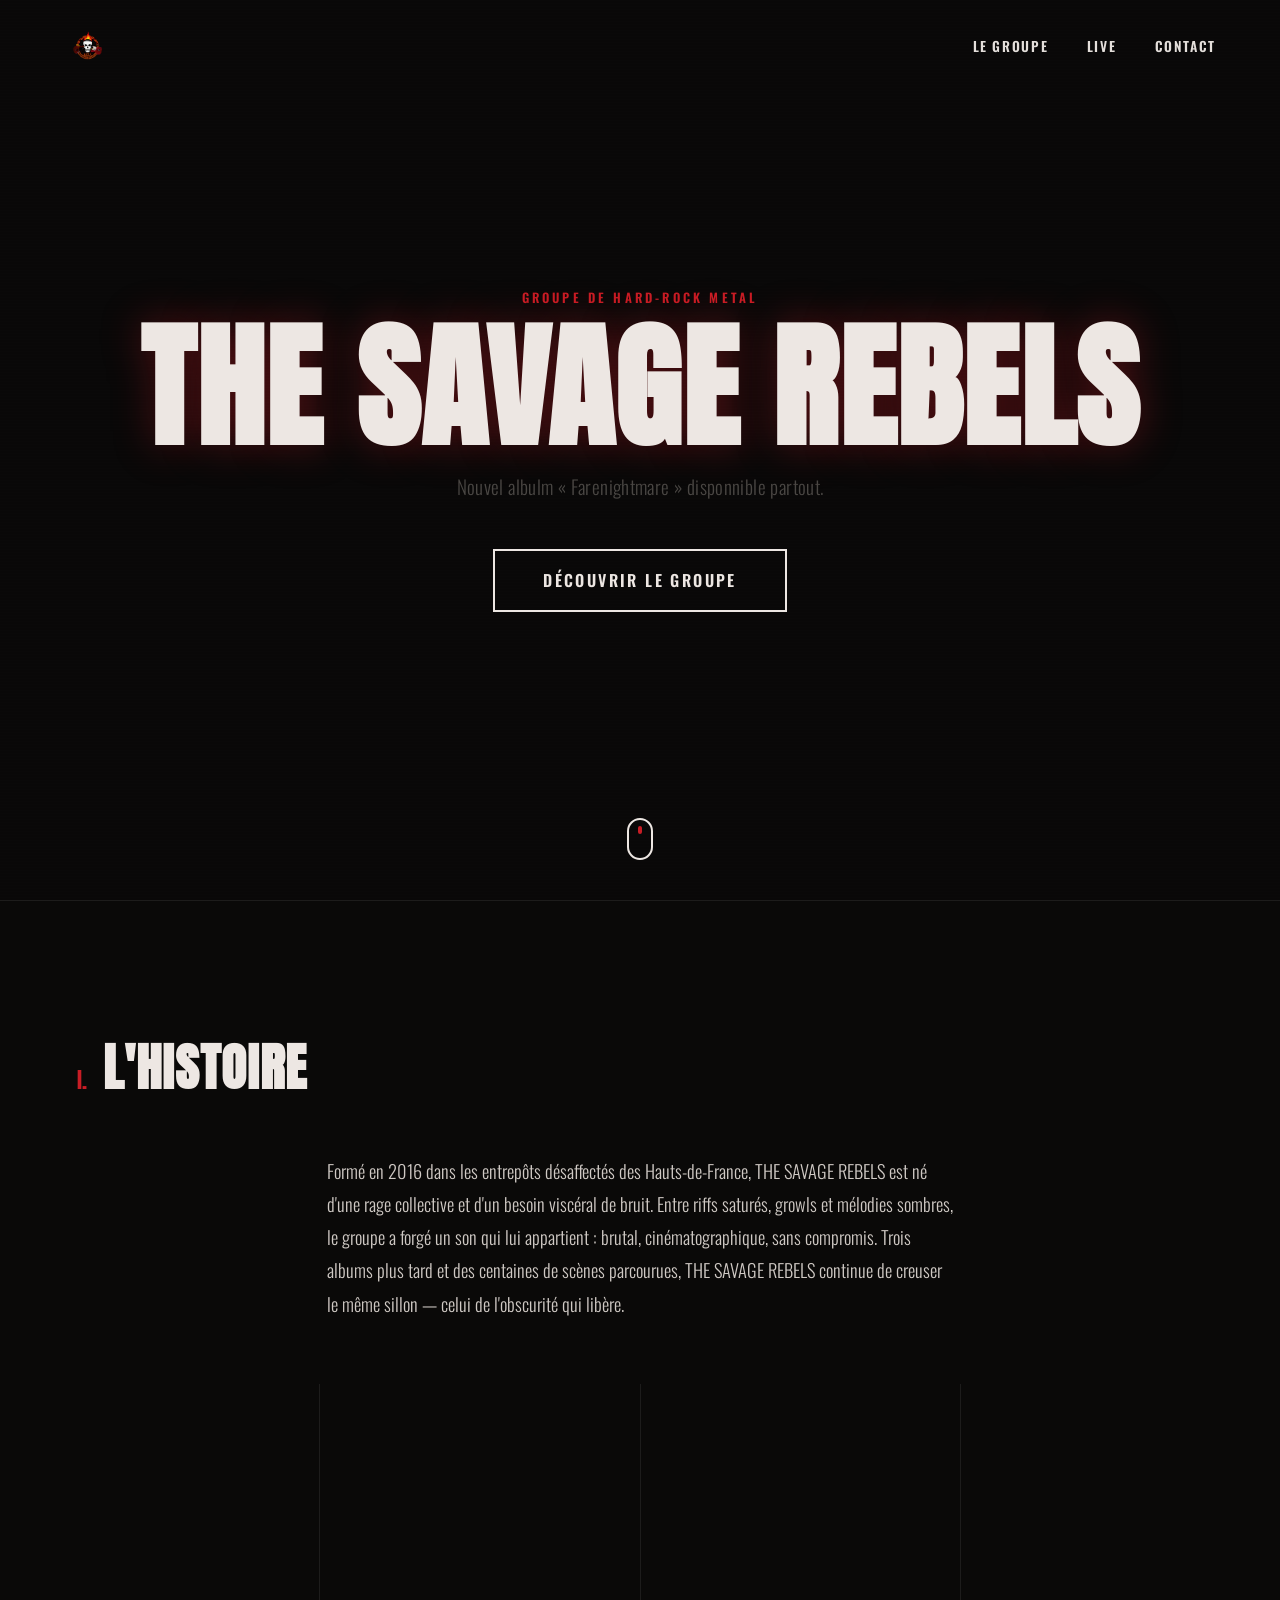
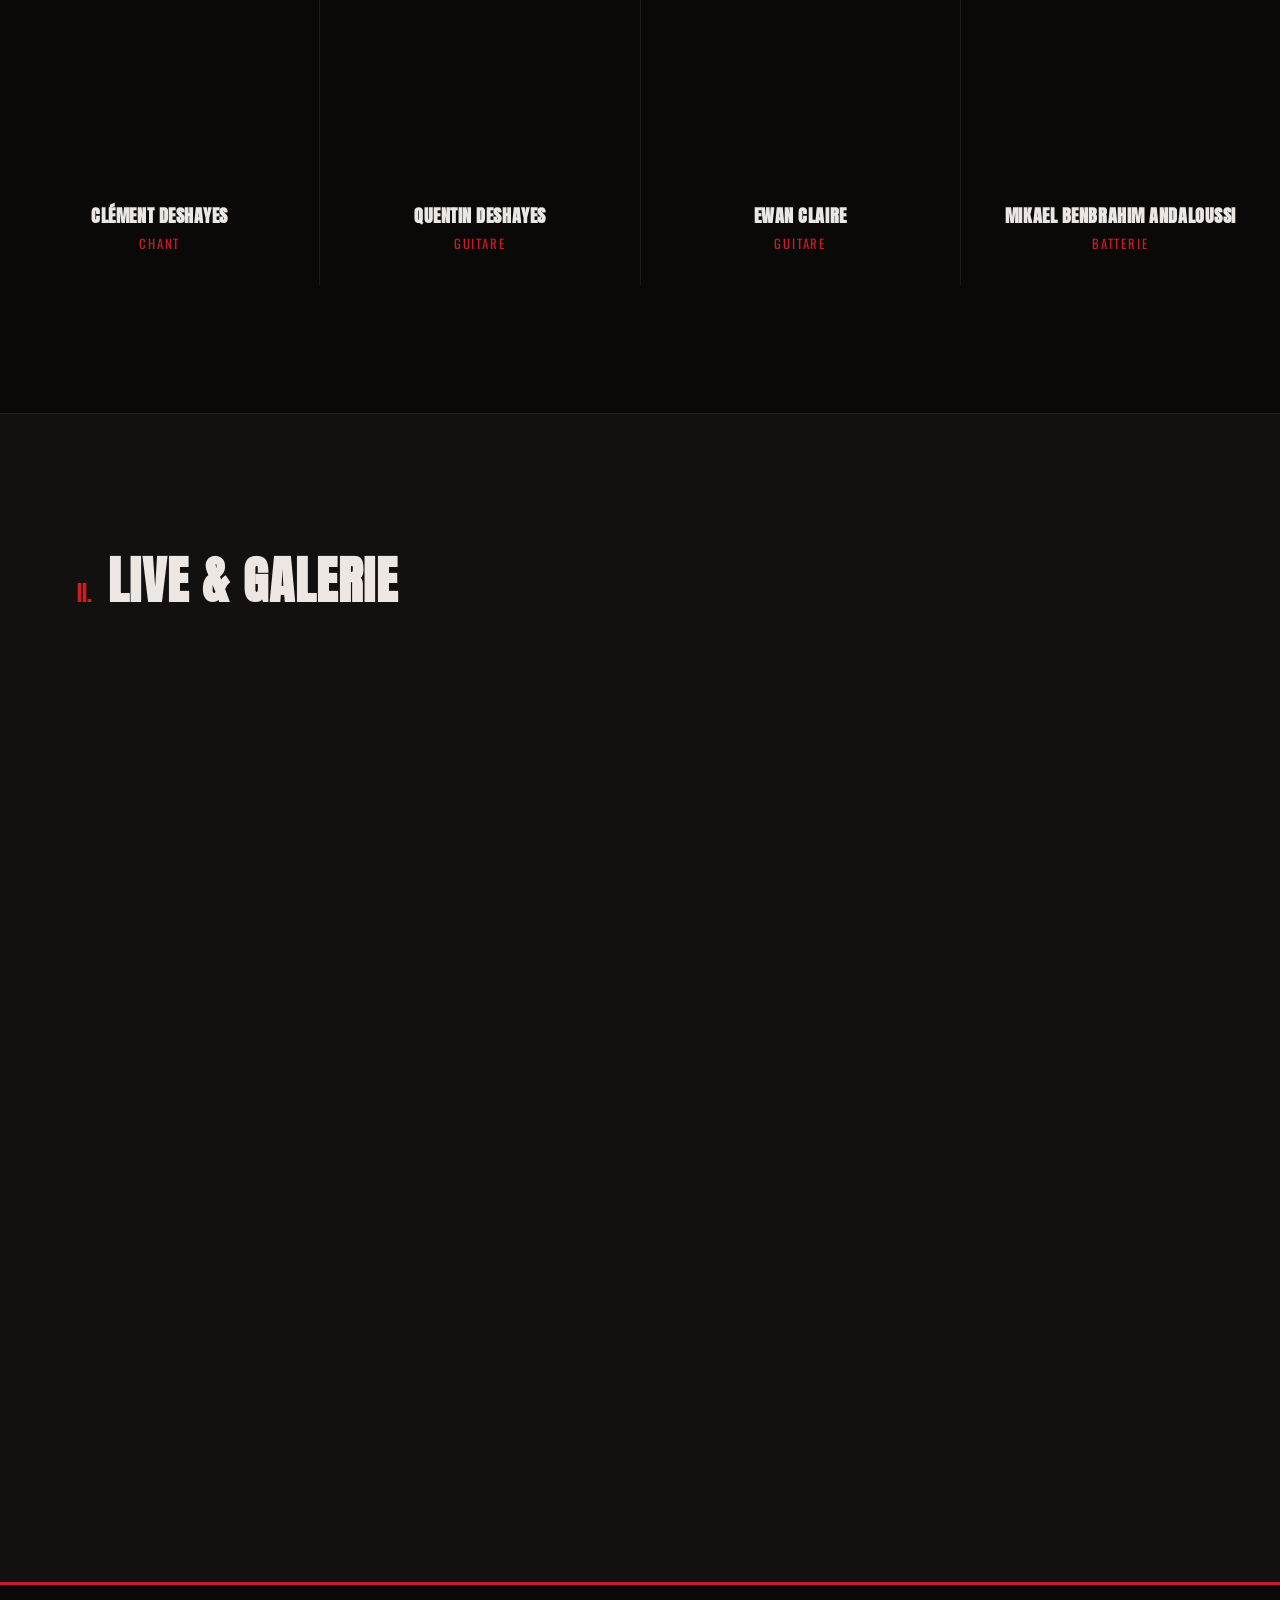
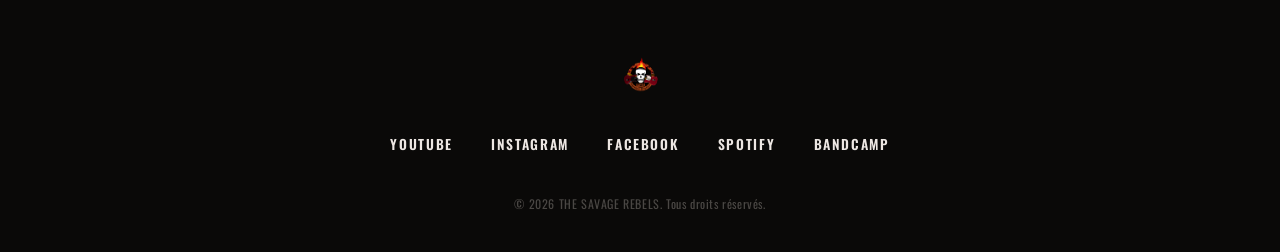
==== commit 75451995: "Update index.html" ====
--- a/index.html
+++ b/index.html
@@ -635,7 +635,7 @@
     <div class="hero-content">
       <p class="hero-eyebrow">Groupe de Hard-rock Metal</p>
       <h1 class="hero-title" data-text="THE SAVAGE REBELS">THE SAVAGE REBELS</h1>
-      <p class="hero-subtitle">Nouvel albulm « Farenightmare » en tournée maintenant</p>
+      <p class="hero-subtitle">Nouvel albulm « Farenightmare » disponnible partout.</p>
 
       <!-- Bouton CTA : scroll fluide vers la section suivante -->
       <button class="cta-btn" id="discoverBtn">
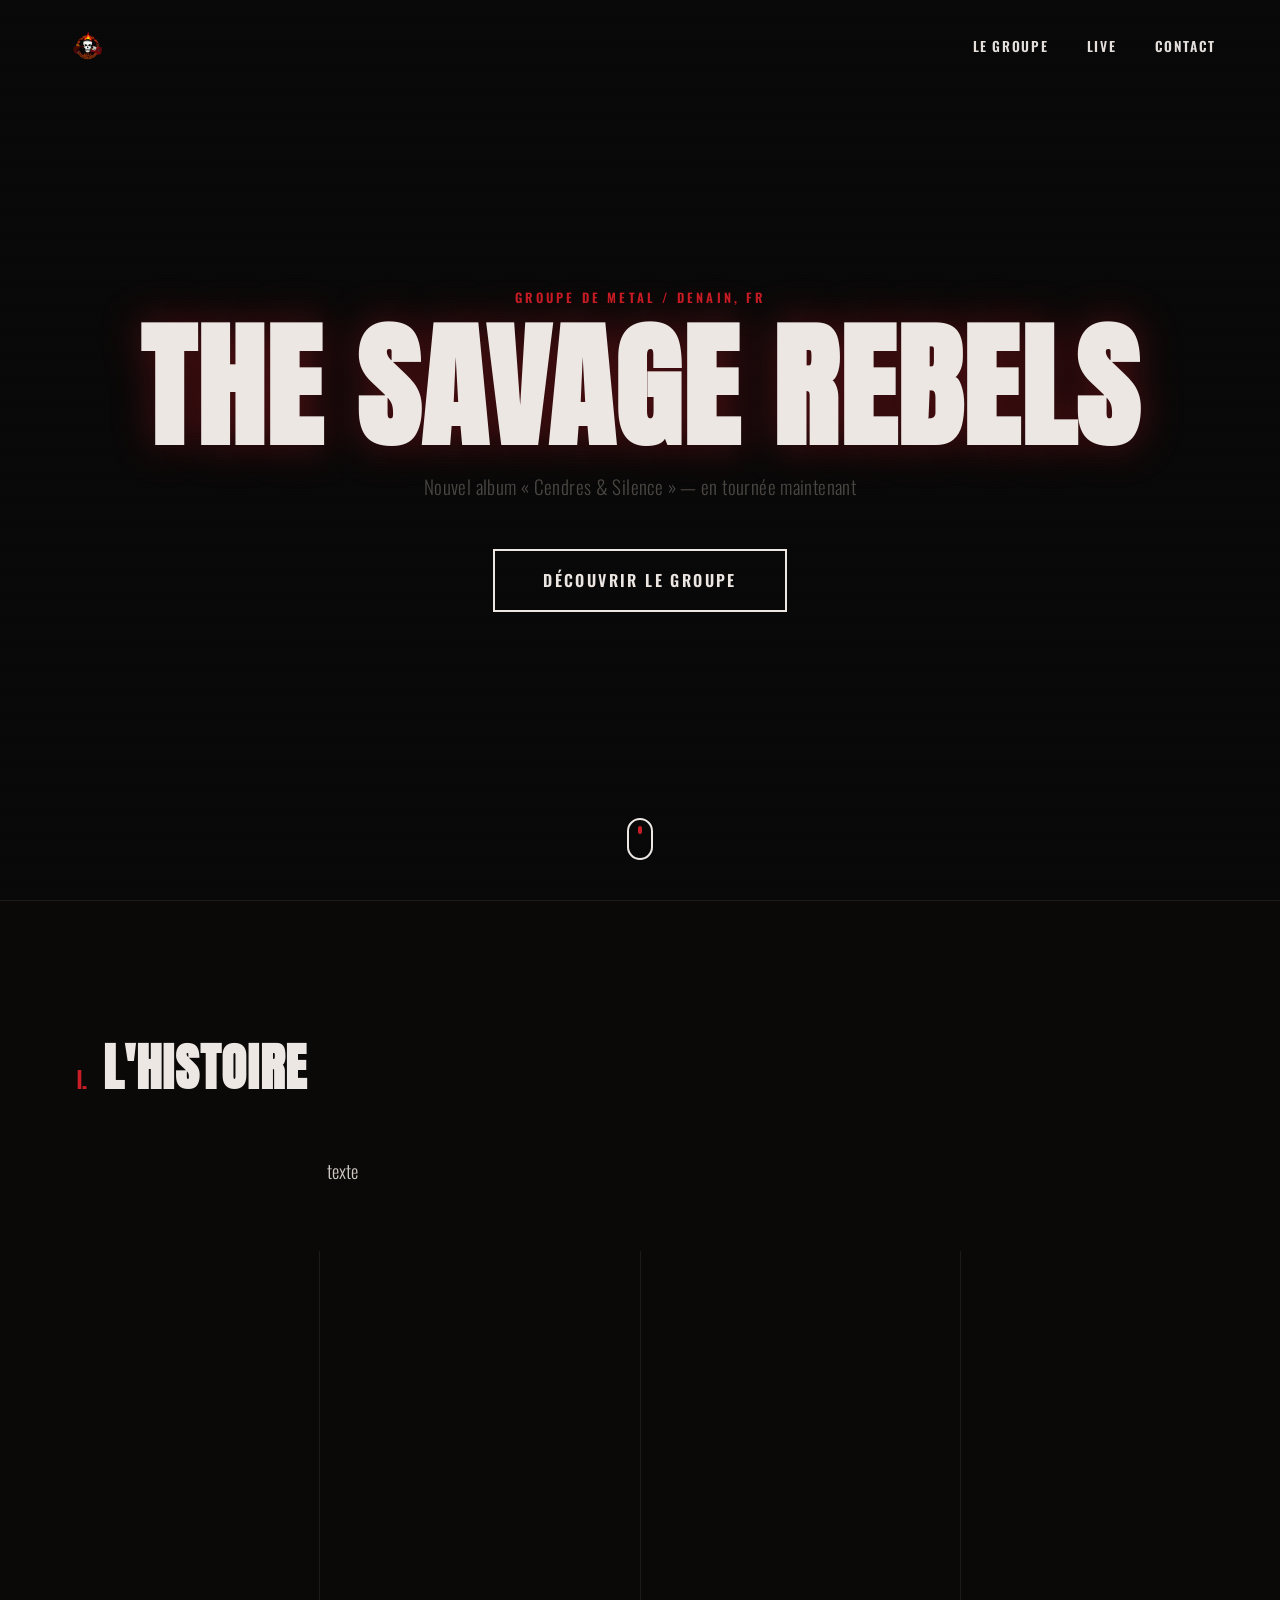
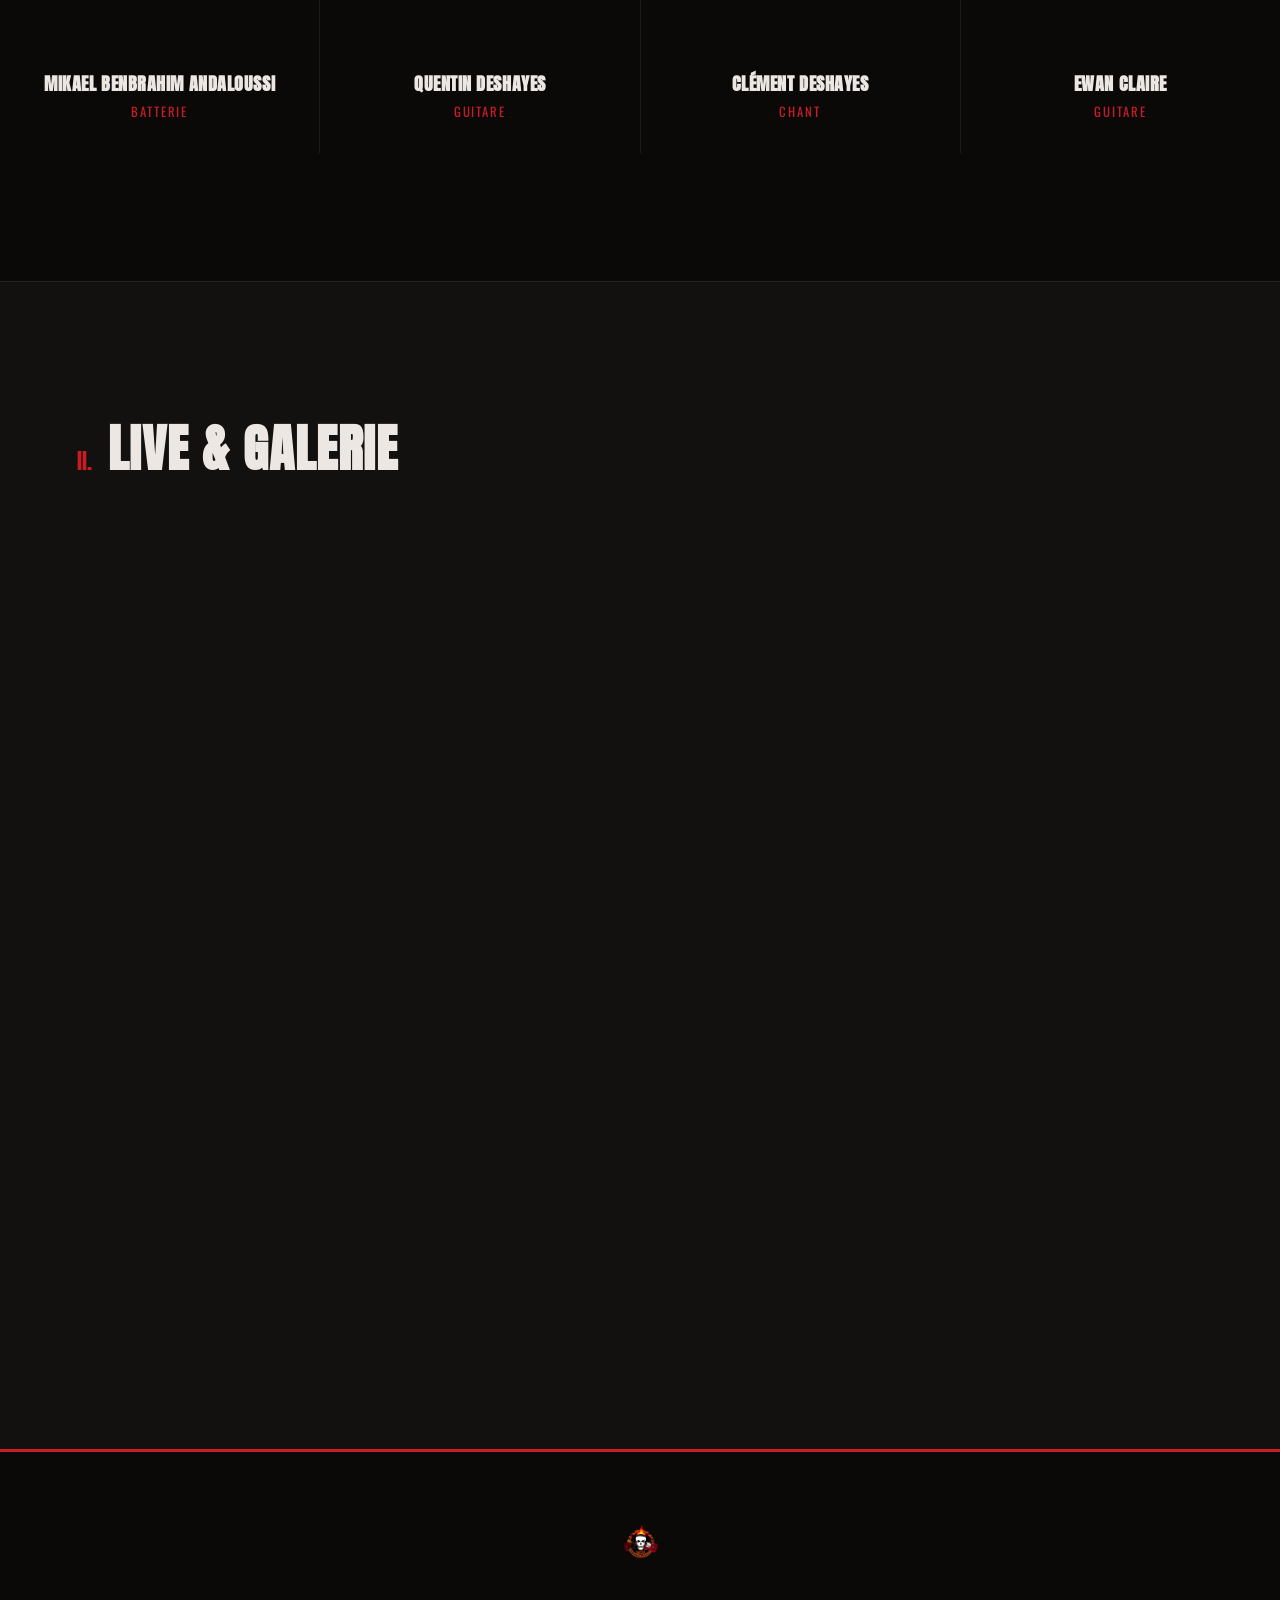
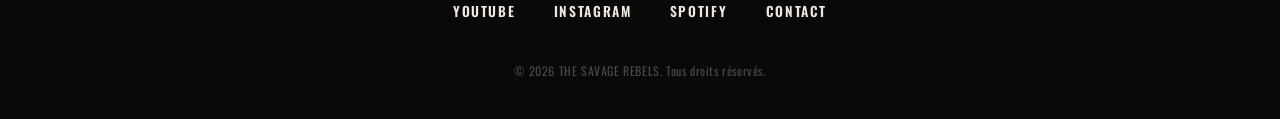
==== commit bea913b8: "Update index.html" ====
--- a/index.html
+++ b/index.html
@@ -633,9 +633,9 @@
 
     <!-- Contenu central du Hero -->
     <div class="hero-content">
-      <p class="hero-eyebrow">Groupe de Hard-rock Metal</p>
+      <p class="hero-eyebrow">Groupe de Metal / Denain, FR</p>
       <h1 class="hero-title" data-text="THE SAVAGE REBELS">THE SAVAGE REBELS</h1>
-      <p class="hero-subtitle">Nouvel albulm « Farenightmare » disponnible partout.</p>
+      <p class="hero-subtitle">Nouvel album « Cendres &amp; Silence » — en tournée maintenant</p>
 
       <!-- Bouton CTA : scroll fluide vers la section suivante -->
       <button class="cta-btn" id="discoverBtn">
@@ -661,12 +661,7 @@
 
     <div class="about-content">
       <p class="about-text">
-        Formé en 2016 dans les entrepôts désaffectés des Hauts-de-France, THE SAVAGE REBELS
-        est né d'une rage collective et d'un besoin viscéral de bruit. Entre riffs
-        saturés, growls et mélodies sombres, le groupe a forgé un son qui lui appartient :
-        brutal, cinématographique, sans compromis. Trois albums plus tard et des centaines
-        de scènes parcourues, THE SAVAGE REBELS continue de creuser le même sillon —
-        celui de l'obscurité qui libère.
+        texte
       </p>
     </div>
 
@@ -675,7 +670,23 @@
 
       <article class="member-card">
         <div class="member-photo">
-          <img class="lazy-img" data-src="main/img/clement.png" alt="Portrait de Clément Deshayes, chanteur">
+          <img class="lazy-img" data-src="main/img/mikael.jpg" alt="Portrait de Mikael Benbrahim Andaloussi, batteur">
+        </div>
+        <h3 class="member-name">Mikael Benbrahim Andaloussi</h3>
+        <p class="member-role">Batterie</p>
+      </article>
+
+      <article class="member-card">
+        <div class="member-photo">
+          <img class="lazy-img" data-src="main/img/quentin.jpg" alt="Portrait de Quentin Deshayes, guitariste">
+        </div>
+        <h3 class="member-name">Quentin Deshayes</h3>
+        <p class="member-role">Guitare</p>
+      </article>
+
+      <article class="member-card">
+        <div class="member-photo">
+          <img class="lazy-img" data-src="main/img/clement.jpg" alt="Portrait de Clément Deshayes, chanteur">
         </div>
         <h3 class="member-name">Clément Deshayes</h3>
         <p class="member-role">Chant</p>
@@ -683,26 +694,10 @@
 
       <article class="member-card">
         <div class="member-photo">
-          <img class="lazy-img" data-src="main/img/quentin.png" alt="Portrait de Quentin Deshayes, guitariste">
-        </div>
-        <h3 class="member-name">Quentin Deshayes</h3>
-        <p class="member-role">Guitare</p>
-      </article>
-
-      <article class="member-card">
-        <div class="member-photo">
-          <img class="lazy-img" data-src="main/img/ewan.png" alt="Portrait d'Ewan Claire, guitariste">
+          <img class="lazy-img" data-src="main/img/ewan.jpg" alt="Portrait d'Ewan Claire, guitariste">
         </div>
         <h3 class="member-name">Ewan Claire</h3>
         <p class="member-role">Guitare</p>
-      </article>
-
-      <article class="member-card">
-        <div class="member-photo">
-          <img class="lazy-img" data-src="main/img/mikael.png" alt="Portrait de Mikael Benbrahim Andaloussi, batteur">
-        </div>
-        <h3 class="member-name">Mikael Benbrahim Andaloussi</h3>
-        <p class="member-role">Batterie</p>
       </article>
 
     </div>
@@ -755,10 +750,9 @@
 
     <ul class="social-links">
       <li><a href="https://www.youtube.com/@TheSavageRebels/featured" target="_blank" rel="noopener">YouTube</a></li>
-      <li><a href="https://instagram.com" target="_blank" rel="noopener">Instagram</a></li>
-      <li><a href="https://facebook.com" target="_blank" rel="noopener">Facebook</a></li>
+      <li><a href="https://www.instagram.com/thesavagerebels.officiel/" target="_blank" rel="noopener">Instagram</a></li>
       <li><a href="https://open.spotify.com" target="_blank" rel="noopener">Spotify</a></li>
-      <li><a href="https://bandcamp.com" target="_blank" rel="noopener">Bandcamp</a></li>
+      <li><a href="mailto:thesavagerebels27@gmail.com">Contact</a></li>
     </ul>
 
     <p class="footer-copy">&copy; 2026 THE SAVAGE REBELS. Tous droits réservés.</p>
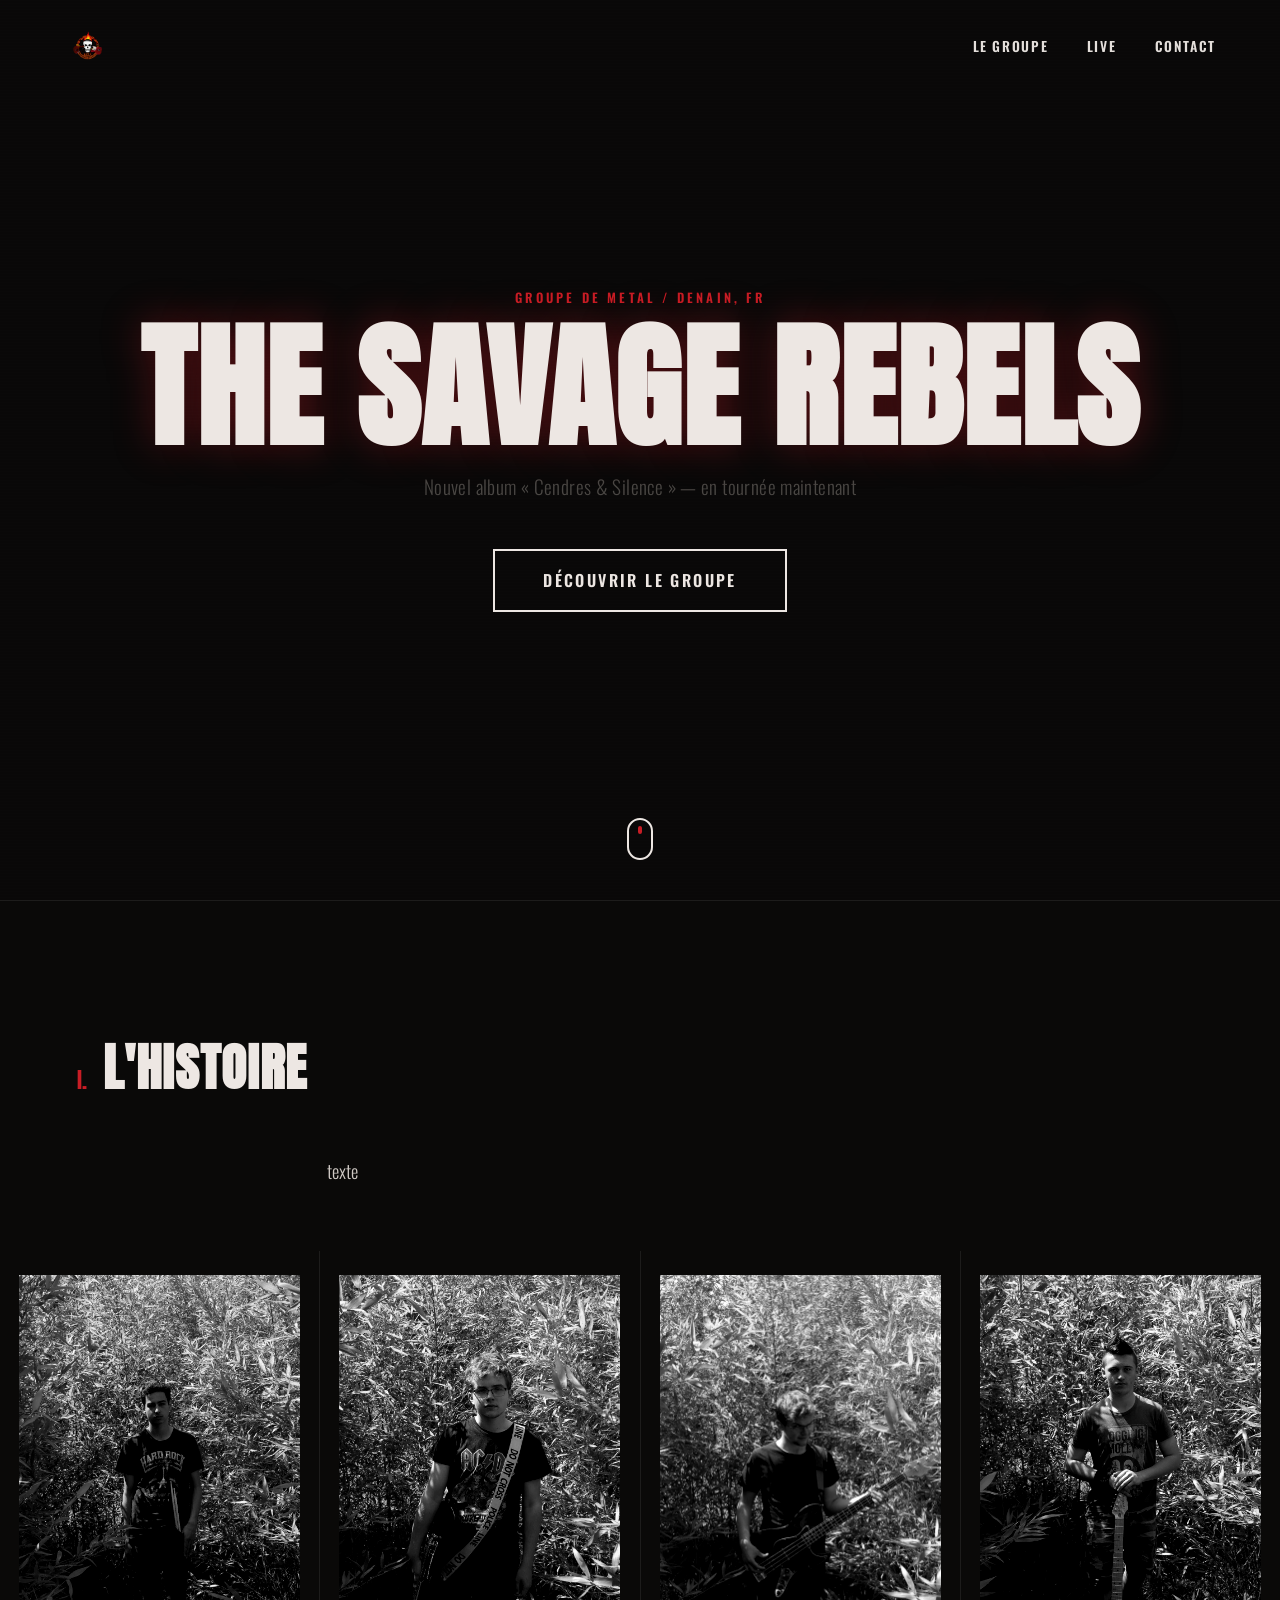
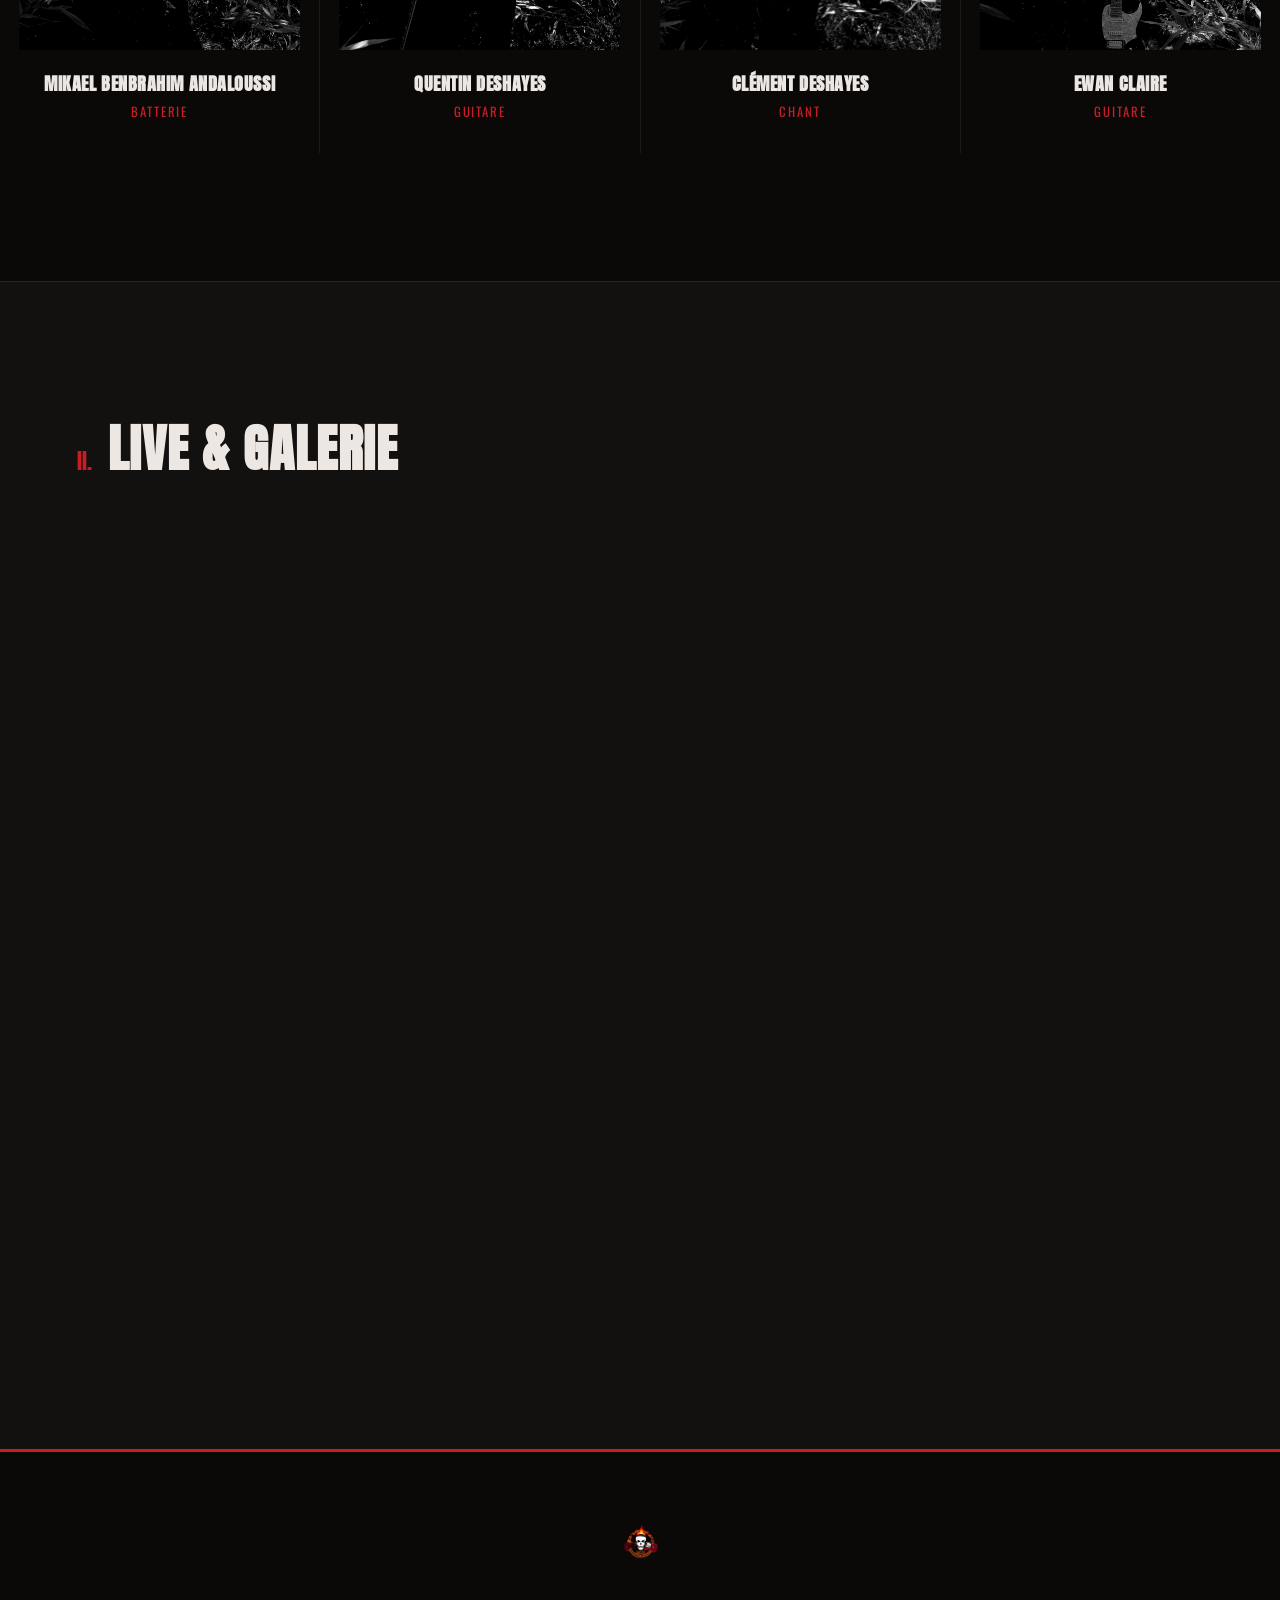
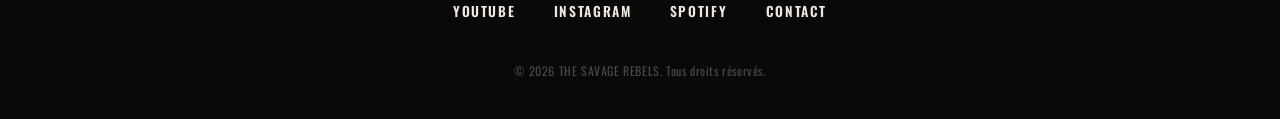
==== commit 41b5dec5: "Update index.html" ====
--- a/index.html
+++ b/index.html
@@ -670,7 +670,7 @@
 
       <article class="member-card">
         <div class="member-photo">
-          <img class="lazy-img" data-src="main/img/mikael.jpg" alt="Portrait de Mikael Benbrahim Andaloussi, batteur">
+          <img class="lazy-img" data-src="img/mikael.jpg" alt="Portrait de Mikael Benbrahim Andaloussi, batteur">
         </div>
         <h3 class="member-name">Mikael Benbrahim Andaloussi</h3>
         <p class="member-role">Batterie</p>
@@ -678,7 +678,7 @@
 
       <article class="member-card">
         <div class="member-photo">
-          <img class="lazy-img" data-src="main/img/quentin.jpg" alt="Portrait de Quentin Deshayes, guitariste">
+          <img class="lazy-img" data-src="img/quentin.jpg" alt="Portrait de Quentin Deshayes, guitariste">
         </div>
         <h3 class="member-name">Quentin Deshayes</h3>
         <p class="member-role">Guitare</p>
@@ -686,7 +686,7 @@
 
       <article class="member-card">
         <div class="member-photo">
-          <img class="lazy-img" data-src="main/img/clement.jpg" alt="Portrait de Clément Deshayes, chanteur">
+          <img class="lazy-img" data-src="img/clement.jpg" alt="Portrait de Clément Deshayes, chanteur">
         </div>
         <h3 class="member-name">Clément Deshayes</h3>
         <p class="member-role">Chant</p>
@@ -694,7 +694,7 @@
 
       <article class="member-card">
         <div class="member-photo">
-          <img class="lazy-img" data-src="main/img/ewan.jpg" alt="Portrait d'Ewan Claire, guitariste">
+          <img class="lazy-img" data-src="img/ewan.jpg" alt="Portrait d'Ewan Claire, guitariste">
         </div>
         <h3 class="member-name">Ewan Claire</h3>
         <p class="member-role">Guitare</p>
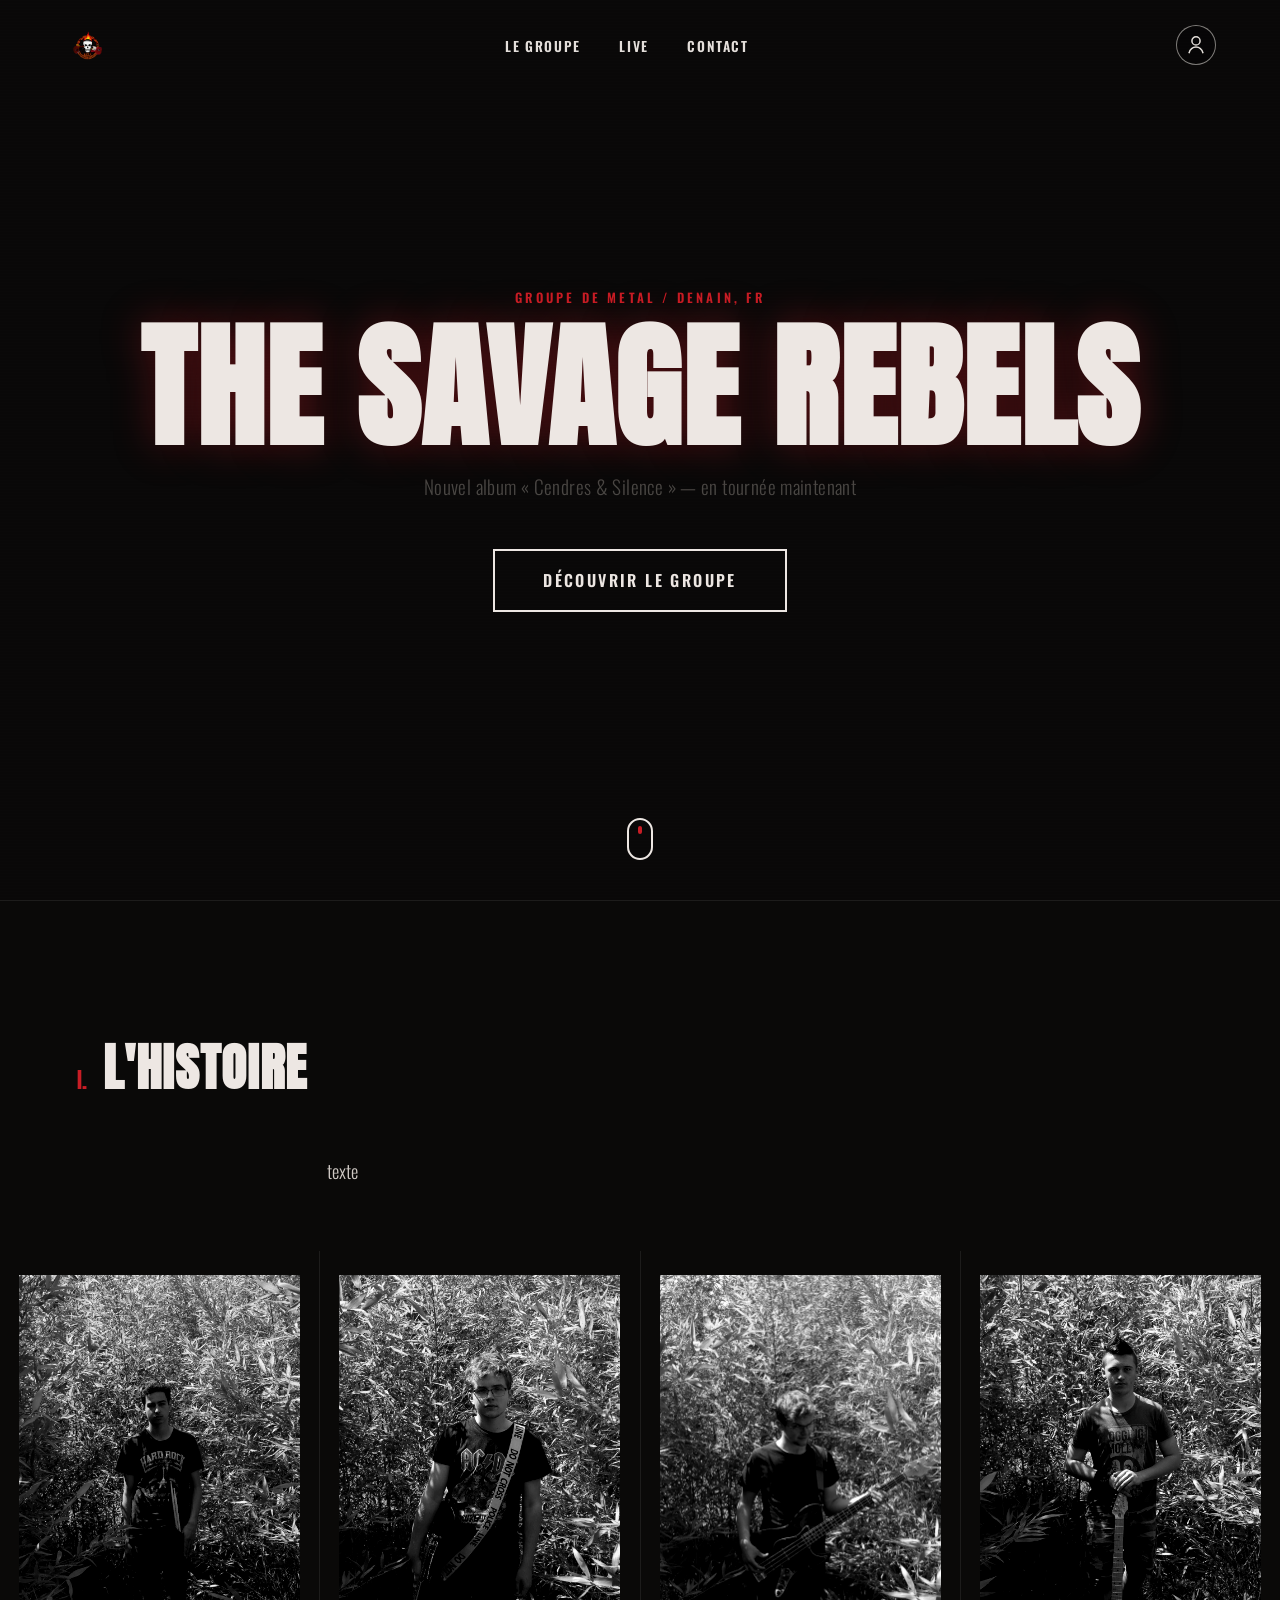
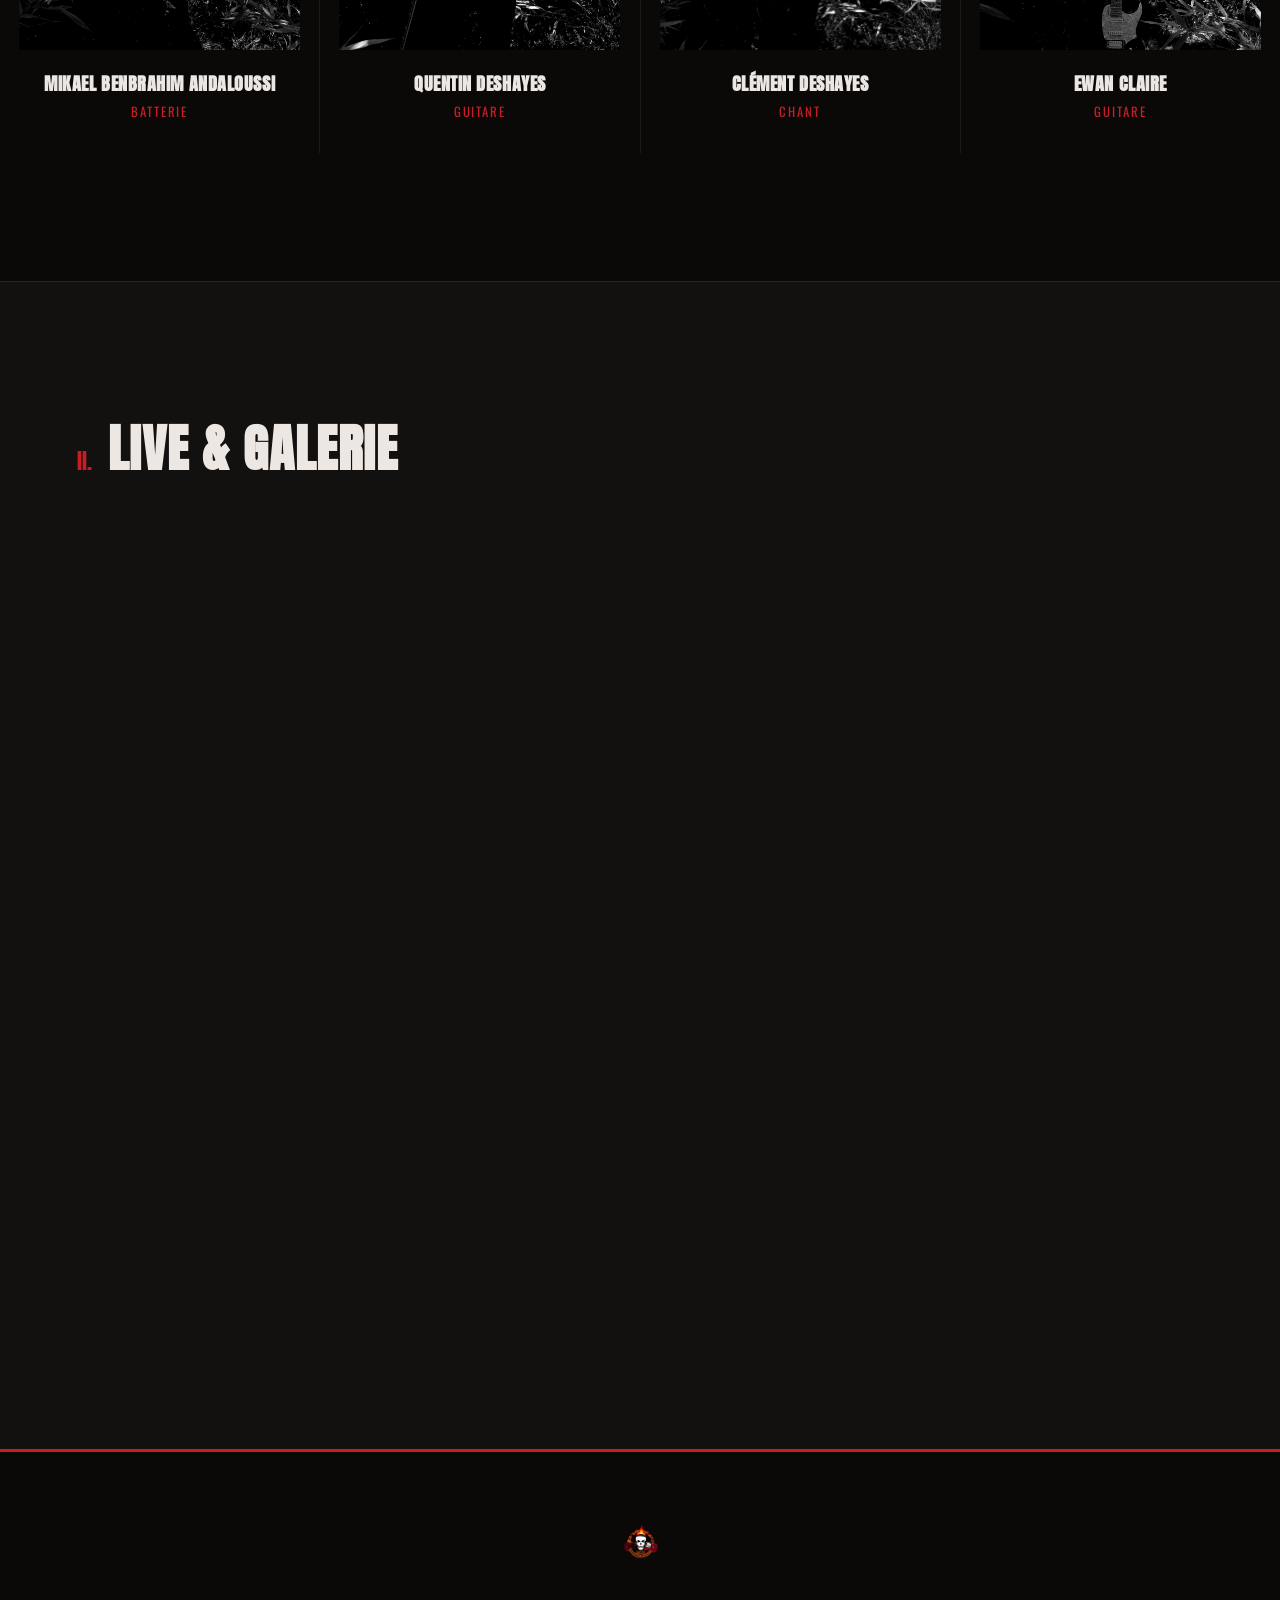
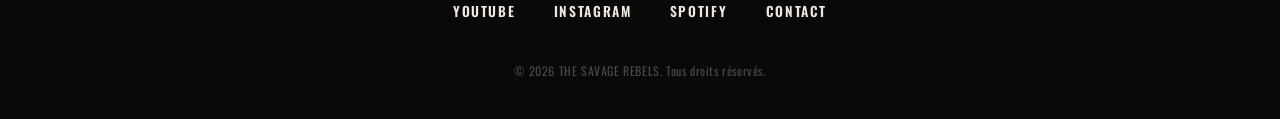
==== commit 51714a94: "Update index.html" ====
--- a/index.html
+++ b/index.html
@@ -103,6 +103,137 @@
   transition: width 0.3s ease;
 }
 .nav-links a:hover::after { width: 100%; }
+
+/* =================================================================
+   ICONE COMPTE UTILISATEUR (nav)
+================================================================= */
+.nav-account {
+  position: relative;
+  margin-left: clamp(1rem, 3vw, 2rem);
+  mix-blend-mode: normal; /* on sort du mix-blend-mode "difference" du header */
+}
+
+.nav-account-btn {
+  position: relative;
+  display: flex;
+  align-items: center;
+  justify-content: center;
+  width: 40px;
+  height: 40px;
+  border-radius: 50%;
+  border: 1.5px solid rgba(237, 231, 227, 0.55);
+  background: rgba(10, 9, 8, 0.35);
+  color: var(--c-white);
+  cursor: pointer;
+  transition: border-color 0.25s ease, box-shadow 0.25s ease, transform 0.15s ease;
+  padding: 0;
+  overflow: hidden;
+}
+.nav-account-btn:hover {
+  border-color: var(--c-red);
+  box-shadow: 0 0 14px rgba(200, 29, 37, 0.5);
+}
+.nav-account-btn:active { transform: scale(0.94); }
+
+.nav-account-btn svg {
+  width: 20px;
+  height: 20px;
+  fill: none;
+  stroke: currentColor;
+  stroke-width: 1.8;
+}
+
+.nav-account-avatar-img {
+  width: 100%;
+  height: 100%;
+  object-fit: cover;
+  display: block;
+}
+
+.nav-account-initial {
+  font-family: var(--font-display);
+  font-size: 1rem;
+  text-transform: uppercase;
+}
+
+/* Petit point vert = connecté */
+.nav-account-dot {
+  position: absolute;
+  bottom: -1px;
+  right: -1px;
+  width: 11px;
+  height: 11px;
+  border-radius: 50%;
+  background: #2fbf5c;
+  border: 2px solid var(--c-black);
+  display: none;
+}
+.nav-account.is-logged-in .nav-account-dot { display: block; }
+
+/* Menu déroulant */
+.nav-account-menu {
+  position: absolute;
+  top: calc(100% + 12px);
+  right: 0;
+  min-width: 220px;
+  background: var(--c-black-soft);
+  border: 1px solid rgba(237, 231, 227, 0.12);
+  box-shadow: 0 12px 40px rgba(0,0,0,0.55);
+  opacity: 0;
+  visibility: hidden;
+  transform: translateY(-8px);
+  transition: opacity 0.2s ease, transform 0.2s ease, visibility 0.2s;
+  z-index: 200;
+}
+.nav-account-menu.is-open {
+  opacity: 1;
+  visibility: visible;
+  transform: translateY(0);
+}
+.nav-account-menu-header {
+  padding: 0.9rem 1.1rem;
+  border-bottom: 1px solid rgba(237, 231, 227, 0.1);
+}
+.nav-account-menu-name {
+  font-size: 0.9rem;
+  font-weight: 600;
+  color: var(--c-white);
+  white-space: nowrap;
+  overflow: hidden;
+  text-overflow: ellipsis;
+}
+.nav-account-menu-email {
+  font-size: 0.75rem;
+  color: var(--c-steel);
+  white-space: nowrap;
+  overflow: hidden;
+  text-overflow: ellipsis;
+  margin-top: 0.15rem;
+}
+.nav-account-menu a,
+.nav-account-menu button {
+  display: block;
+  width: 100%;
+  text-align: left;
+  padding: 0.85rem 1.1rem;
+  font-family: var(--font-body);
+  font-size: 0.82rem;
+  letter-spacing: 0.05em;
+  text-transform: uppercase;
+  font-weight: 600;
+  background: transparent;
+  border: none;
+  color: var(--c-white);
+  cursor: pointer;
+  transition: background 0.2s ease, color 0.2s ease;
+}
+.nav-account-menu a:hover,
+.nav-account-menu button:hover {
+  background: var(--c-red);
+  color: var(--c-white);
+}
+.nav-account-menu .is-danger { color: #e08a8a; }
+.nav-account-menu .is-danger:hover { background: var(--c-red-dark); color: var(--c-white); }
 
 /* =================================================================
    HERO — VIDEO PLEIN ECRAN
@@ -613,6 +744,26 @@
         <li><a href="#footer">Contact</a></li>
       </ul>
     </nav>
+
+    <!-- Icône compte utilisateur -->
+    <div class="nav-account" id="navAccount">
+      <button class="nav-account-btn" id="navAccountBtn" aria-haspopup="true" aria-expanded="false" aria-label="Mon compte">
+        <svg id="navAccountIcon" viewBox="0 0 24 24" aria-hidden="true">
+          <path d="M12 12c2.7 0 4.9-2.2 4.9-4.9S14.7 2.2 12 2.2 7.1 4.4 7.1 7.1 9.3 12 12 12Z"/>
+          <path d="M3.5 21.8c1.4-4.6 4.9-7.3 8.5-7.3s7.1 2.7 8.5 7.3"/>
+        </svg>
+        <span class="nav-account-dot"></span>
+      </button>
+
+      <div class="nav-account-menu" id="navAccountMenu">
+        <div class="nav-account-menu-header" id="navAccountMenuHeader" style="display:none;">
+          <p class="nav-account-menu-name" id="navAccountMenuName"></p>
+          <p class="nav-account-menu-email" id="navAccountMenuEmail"></p>
+        </div>
+        <a href="compte.html" id="navAccountMenuLink">Mon compte</a>
+        <button type="button" id="navAccountMenuLogout" class="is-danger" style="display:none;">Déconnexion</button>
+      </div>
+    </div>
   </header>
 
   <!-- ============================================= -->
@@ -991,5 +1142,73 @@
 }
 
   </script>
+
+  <!-- ============================================= -->
+  <!-- ICONE COMPTE : état de connexion (Firebase)    -->
+  <!-- On ne connecte JAMAIS l'utilisateur ici : on   -->
+  <!-- se contente d'écouter l'état déjà présent      -->
+  <!-- (partagé avec compte.html) et d'ouvrir un menu. -->
+  <!-- ============================================= -->
+  <script type="module">
+    import { auth, onAuthStateChanged, signOut } from './auth-shared.js';
+
+    const navAccount      = document.getElementById('navAccount');
+    const navAccountBtn   = document.getElementById('navAccountBtn');
+    const navAccountIcon  = document.getElementById('navAccountIcon');
+    const navAccountMenu  = document.getElementById('navAccountMenu');
+    const menuHeader      = document.getElementById('navAccountMenuHeader');
+    const menuName        = document.getElementById('navAccountMenuName');
+    const menuEmail       = document.getElementById('navAccountMenuEmail');
+    const menuLink        = document.getElementById('navAccountMenuLink');
+    const menuLogout      = document.getElementById('navAccountMenuLogout');
+
+    function closeMenu() {
+      navAccountMenu.classList.remove('is-open');
+      navAccountBtn.setAttribute('aria-expanded', 'false');
+    }
+
+    navAccountBtn.addEventListener('click', (e) => {
+      e.stopPropagation();
+      // Pas encore connecté -> on ne montre pas de menu, direction compte.html
+      if (!auth.currentUser) {
+        window.location.href = 'compte.html';
+        return;
+      }
+      const isOpen = navAccountMenu.classList.toggle('is-open');
+      navAccountBtn.setAttribute('aria-expanded', String(isOpen));
+    });
+
+    document.addEventListener('click', (e) => {
+      if (!navAccount.contains(e.target)) closeMenu();
+    });
+
+    menuLogout.addEventListener('click', async () => {
+      await signOut(auth);
+      closeMenu();
+    });
+
+    onAuthStateChanged(auth, (user) => {
+      if (user) {
+        navAccount.classList.add('is-logged-in');
+        menuHeader.style.display = 'block';
+        menuLogout.style.display = 'block';
+        menuLink.textContent = 'Gérer mon compte';
+        menuName.textContent = user.displayName || 'Membre';
+        menuEmail.textContent = user.email || '';
+
+        if (user.photoURL) {
+          navAccountIcon.outerHTML = `<img class="nav-account-avatar-img" id="navAccountIcon" src="${user.photoURL}" alt="Avatar">`;
+        } else {
+          const initial = (user.displayName || user.email || '?').trim().charAt(0).toUpperCase();
+          navAccountIcon.outerHTML = `<span class="nav-account-initial" id="navAccountIcon">${initial}</span>`;
+        }
+      } else {
+        navAccount.classList.remove('is-logged-in');
+        menuHeader.style.display = 'none';
+        menuLogout.style.display = 'none';
+        menuLink.textContent = 'Mon compte';
+      }
+    });
+  </script>
 </body>
 </html>
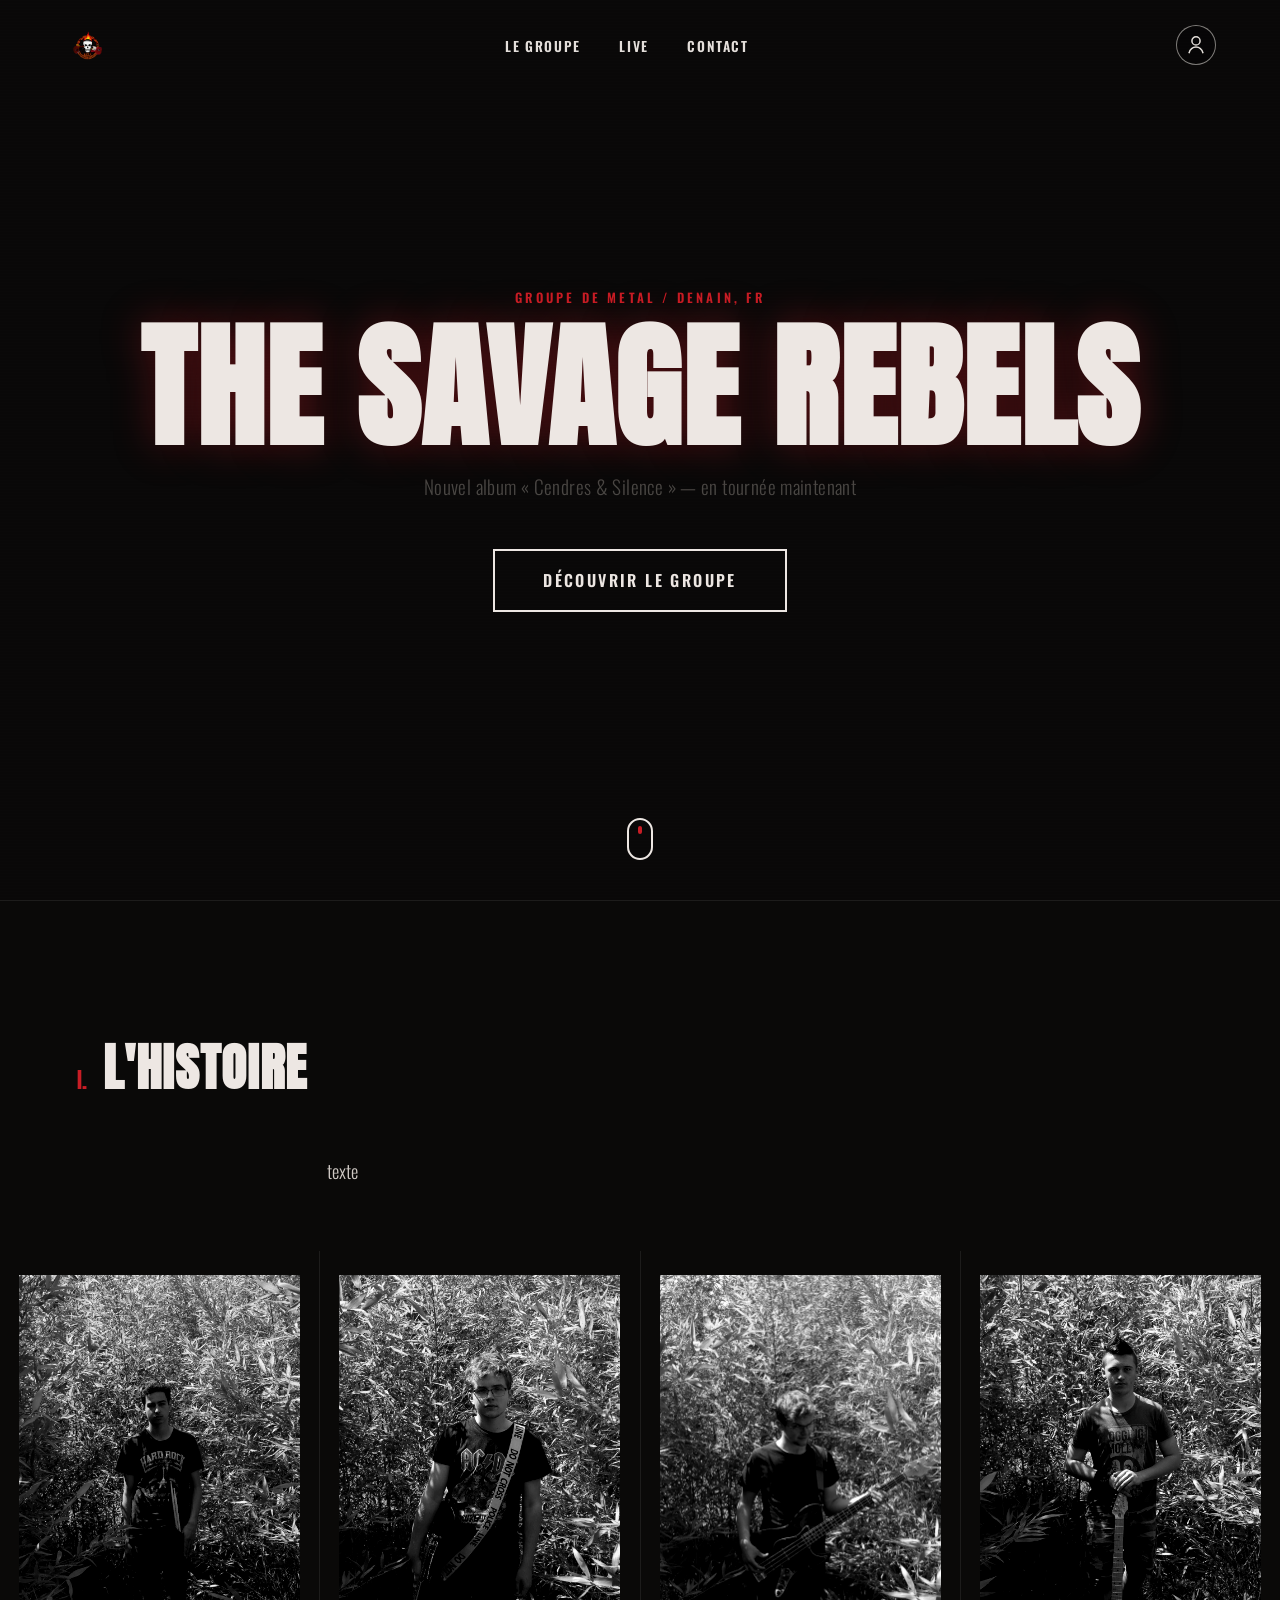
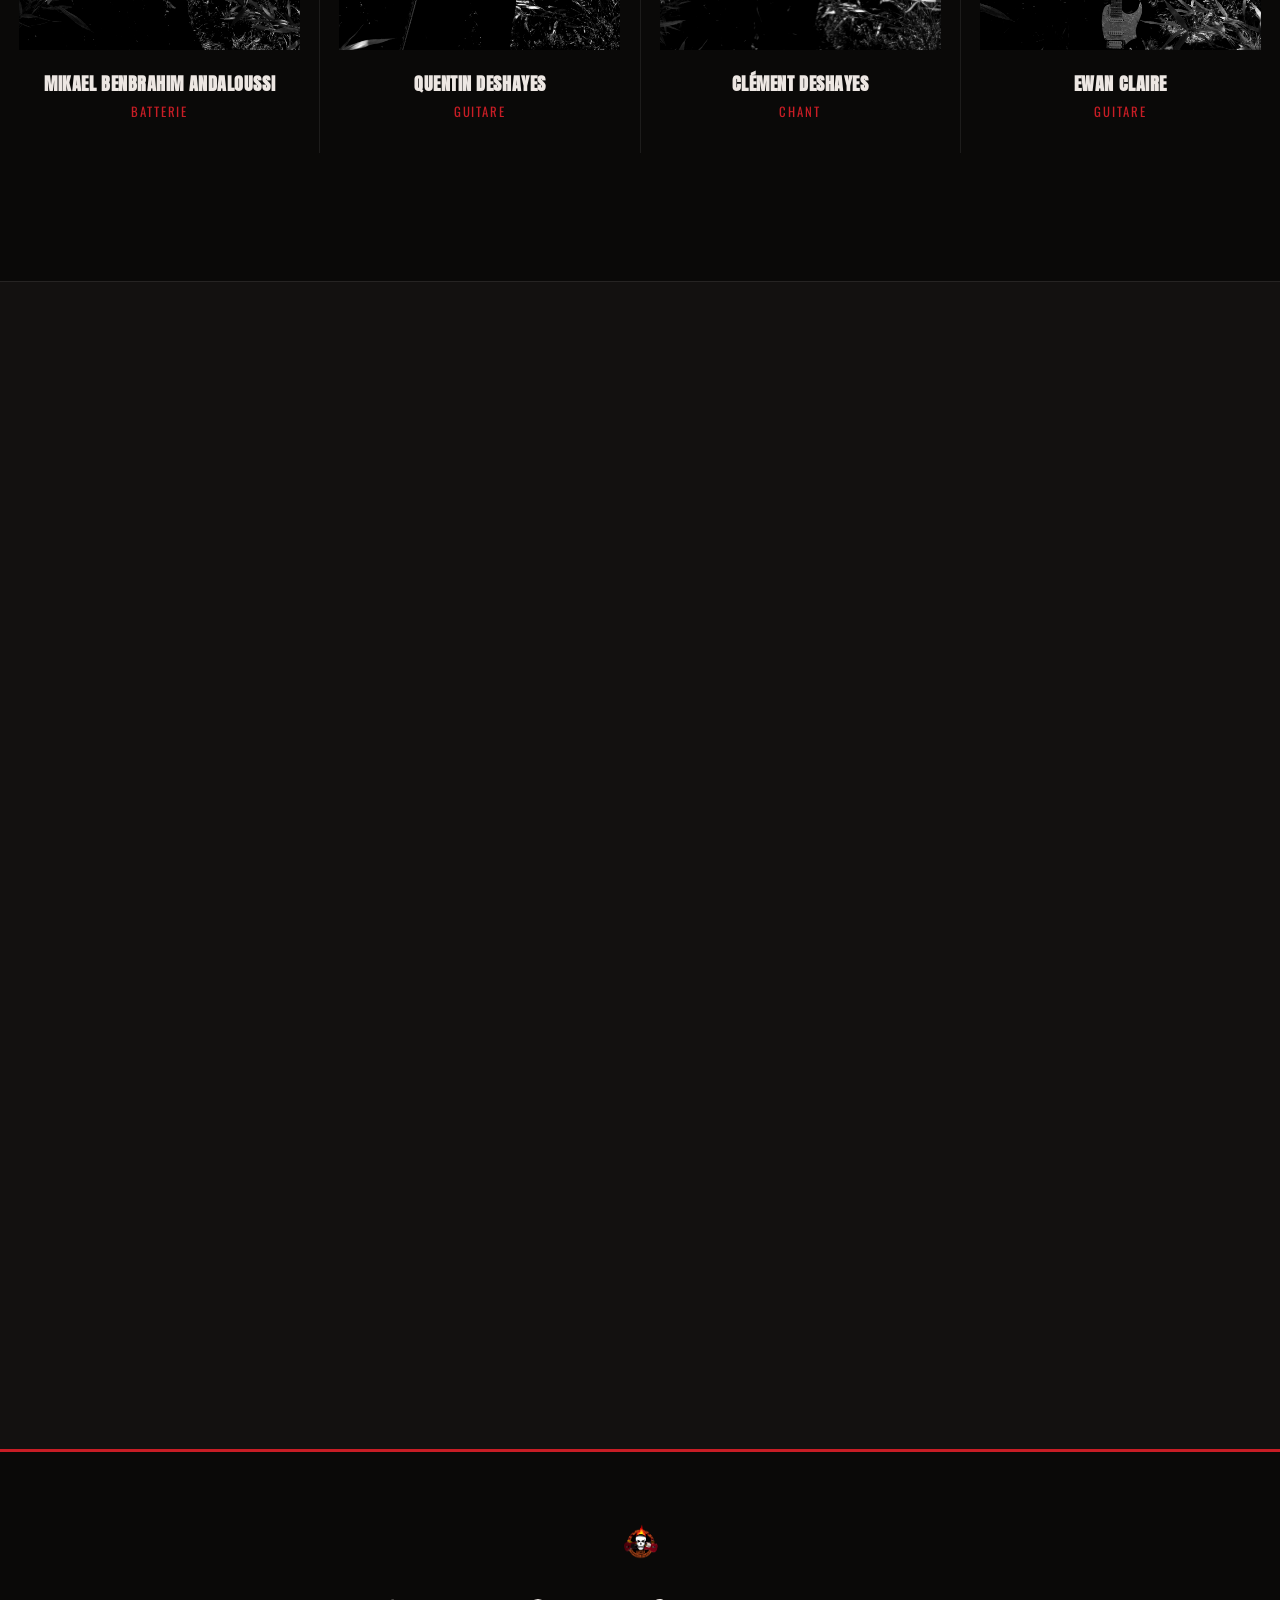
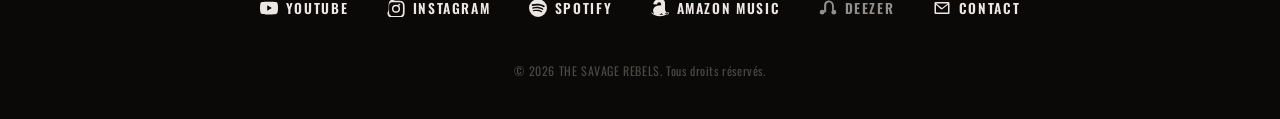
==== commit 40a312df: "Update index.html" ====
--- a/index.html
+++ b/index.html
@@ -592,7 +592,22 @@
   font-weight: 600;
   position: relative;
   padding-bottom: 4px;
-}
+  display: inline-flex;
+  align-items: center;
+  gap: 0.5rem;
+}
+.social-links svg {
+  width: 18px;
+  height: 18px;
+  flex-shrink: 0;
+  fill: currentColor;
+}
+.social-links li.is-disabled a {
+  cursor: default;
+  opacity: 0.6;
+}
+.social-links li.is-disabled a::after { display: none; }
+.social-links li.is-disabled a:hover { color: inherit; }
 .social-links a::after {
   content: '';
   position: absolute;
@@ -900,10 +915,24 @@
     </div>
 
     <ul class="social-links">
-      <li><a href="https://www.youtube.com/@TheSavageRebels/featured" target="_blank" rel="noopener">YouTube</a></li>
-      <li><a href="https://www.instagram.com/thesavagerebels.officiel/" target="_blank" rel="noopener">Instagram</a></li>
-      <li><a href="https://open.spotify.com" target="_blank" rel="noopener">Spotify</a></li>
-      <li><a href="mailto:thesavagerebels27@gmail.com">Contact</a></li>
+      <li><a href="https://www.youtube.com/@TheSavageRebels/featured" target="_blank" rel="noopener">
+        <svg viewBox="0 0 24 24" aria-hidden="true"><path d="M23.5 6.2a3 3 0 0 0-2.1-2.1C19.5 3.5 12 3.5 12 3.5s-7.5 0-9.4.6A3 3 0 0 0 .5 6.2 31.6 31.6 0 0 0 0 12a31.6 31.6 0 0 0 .5 5.8 3 3 0 0 0 2.1 2.1c1.9.6 9.4.6 9.4.6s7.5 0 9.4-.6a3 3 0 0 0 2.1-2.1A31.6 31.6 0 0 0 24 12a31.6 31.6 0 0 0-.5-5.8ZM9.6 15.6V8.4L15.8 12Z"/></svg>
+        YouTube</a></li>
+      <li><a href="https://www.instagram.com/thesavagerebels.officiel/" target="_blank" rel="noopener">
+        <svg viewBox="0 0 24 24" aria-hidden="true"><path d="M12 2.2c3.2 0 3.6 0 4.9.07 1.2.06 2 .25 2.7.53a5.4 5.4 0 0 1 2 1.3 5.4 5.4 0 0 1 1.3 2c.28.7.47 1.5.53 2.7.06 1.3.07 1.7.07 4.9s0 3.6-.07 4.9c-.06 1.2-.25 2-.53 2.7a5.4 5.4 0 0 1-1.3 2 5.4 5.4 0 0 1-2 1.3c-.7.28-1.5.47-2.7.53-1.3.06-1.7.07-4.9.07s-3.6 0-4.9-.07c-1.2-.06-2-.25-2.7-.53a5.4 5.4 0 0 1-2-1.3 5.4 5.4 0 0 1-1.3-2c-.28-.7-.47-1.5-.53-2.7C2.2 15.6 2.2 15.2 2.2 12s0-3.6.07-4.9c.06-1.2.25-2 .53-2.7a5.4 5.4 0 0 1 1.3-2 5.4 5.4 0 0 1 2-1.3c.7-.28 1.5-.47 2.7-.53C8.4 2.2 8.8 2.2 12 2.2Zm0 1.98c-3.15 0-3.52 0-4.76.07-1.02.05-1.57.21-1.94.36a3.4 3.4 0 0 0-1.28.83 3.4 3.4 0 0 0-.83 1.28c-.15.37-.31.92-.36 1.94-.06 1.24-.07 1.6-.07 4.76s0 3.52.07 4.76c.05 1.02.21 1.57.36 1.94.16.4.37.75.83 1.28.4.4.7.6 1.28.83.37.15.92.31 1.94.36 1.24.06 1.6.07 4.76.07s3.52 0 4.76-.07c1.02-.05 1.57-.21 1.94-.36.4-.16.75-.37 1.28-.83.4-.4.6-.7.83-1.28.15-.37.31-.92.36-1.94.06-1.24.07-1.6.07-4.76s0-3.52-.07-4.76c-.05-1.02-.21-1.57-.36-1.94a3.4 3.4 0 0 0-.83-1.28 3.4 3.4 0 0 0-1.28-.83c-.37-.15-.92-.31-1.94-.36-1.24-.06-1.6-.07-4.76-.07Zm0 3.4a5.42 5.42 0 1 1 0 10.84A5.42 5.42 0 0 1 12 7.58Zm0 1.98a3.44 3.44 0 1 0 0 6.88 3.44 3.44 0 0 0 0-6.88Zm5.65-2.15a1.27 1.27 0 1 1-2.53 0 1.27 1.27 0 0 1 2.53 0Z"/></svg>
+        Instagram</a></li>
+      <li><a href="https://open.spotify.com" target="_blank" rel="noopener">
+        <svg viewBox="0 0 24 24" aria-hidden="true"><path d="M12 0a12 12 0 1 0 0 24 12 12 0 0 0 0-24Zm5.5 17.3a.75.75 0 0 1-1.03.25c-2.82-1.72-6.37-2.11-10.55-1.15a.75.75 0 1 1-.33-1.46c4.57-1.04 8.5-.6 11.66 1.33.36.22.47.68.25 1.03Zm1.47-3.27a.94.94 0 0 1-1.29.31c-3.23-1.98-8.15-2.56-11.97-1.4a.94.94 0 1 1-.55-1.8c4.37-1.33 9.79-.68 13.5 1.6.44.27.58.85.31 1.29Zm.13-3.4c-3.87-2.3-10.26-2.51-13.96-1.39a1.13 1.13 0 1 1-.65-2.16c4.24-1.29 11.29-1.04 15.75 1.62a1.13 1.13 0 1 1-1.14 1.93Z"/></svg>
+        Spotify</a></li>
+      <li><a href="https://music.amazon.fr/albums/B0DKQNJRTD?ref=dm_sh_npYChDZzvl6BHO3gJoV7vyIc7" target="_blank" rel="noopener">
+        <svg viewBox="0 0 24 24" aria-hidden="true"><path d="M13.5 12.2c0 1.4.03 2.57-.67 3.82-.57 1.02-1.47 1.64-2.48 1.64-1.38 0-2.18-1.05-2.18-2.6 0-3.06 2.74-3.62 5.33-3.62v.76Zm3.62 8.75a.75.75 0 0 1-.85.08c-1.2-1-1.42-1.46-2.08-2.4-1.98 2.03-3.39 2.63-5.97 2.63-3.05 0-5.42-1.88-5.42-5.65 0-2.95 1.6-4.95 3.87-5.93 1.97-.87 4.72-1.02 6.82-1.26v-.47c0-.86.07-1.88-.44-2.62-.44-.66-1.29-.93-2.03-.93-1.38 0-2.6.71-2.9 2.18-.06.33-.34.65-.68.67l-3.8-.4c-.32-.07-.68-.33-.59-.82C4.15 1.98 8.05 0 11.55 0c1.79 0 4.13.48 5.54 1.83 1.79 1.66 1.62 3.87 1.62 6.28v5.69c0 1.71.71 2.46 1.38 3.39.24.33.29.73-.01.98-.75.62-2.08 1.78-2.81 2.42l-.15.03ZM21.4 19.9c-2.6 1.92-6.38 2.94-9.63 2.94-4.56 0-8.66-1.69-11.77-4.5-.24-.22-.03-.52.26-.35 3.35 1.95 7.49 3.12 11.77 3.12 2.89 0 6.06-.6 8.98-1.84.44-.19.81.29.39.63Zm1.07-1.22c-.33-.42-2.19-.2-3.03-.1-.25.03-.29-.19-.06-.35 1.48-1.04 3.92-.74 4.2-.39.28.35-.07 2.8-1.47 3.97-.21.18-.42.08-.32-.15.31-.78 1-2.55.68-2.98Z"/></svg>
+        Amazon Music</a></li>
+      <li class="is-disabled"><a href="#" onclick="return false;" aria-disabled="true">
+        <svg viewBox="0 0 24 24" aria-hidden="true"><circle cx="4.2" cy="17.5" r="3.2"/><circle cx="19.8" cy="17.5" r="3.2"/><path d="M6.8 17.5V8.2C6.8 5 9 2.6 12.2 2 15 1.5 17.4 3 18.8 5.4c.4.68.9 1.9 1 3.1v6.5h-2.4V9.3c0-1.3-.5-2.7-1.3-3.6-.9-1-2.2-1.5-3.5-1.2-1.7.35-3 1.9-3 3.7v9.3H6.8Z"/></svg>
+        Deezer</a></li>
+      <li><a href="mailto:thesavagerebels27@gmail.com">
+        <svg viewBox="0 0 24 24" aria-hidden="true"><path d="M2 5.5A1.5 1.5 0 0 1 3.5 4h17A1.5 1.5 0 0 1 22 5.5v13A1.5 1.5 0 0 1 20.5 20h-17A1.5 1.5 0 0 1 2 18.5v-13Zm2.2.6 7.3 5.7a.9.9 0 0 0 1 0l7.3-5.7H4.2Zm-.2 1.6v10.3h16V7.7l-7.24 5.66a2.4 2.4 0 0 1-2.52 0L4 7.7Z"/></svg>
+        Contact</a></li>
     </ul>
 
     <p class="footer-copy">&copy; 2026 THE SAVAGE REBELS. Tous droits réservés.</p>
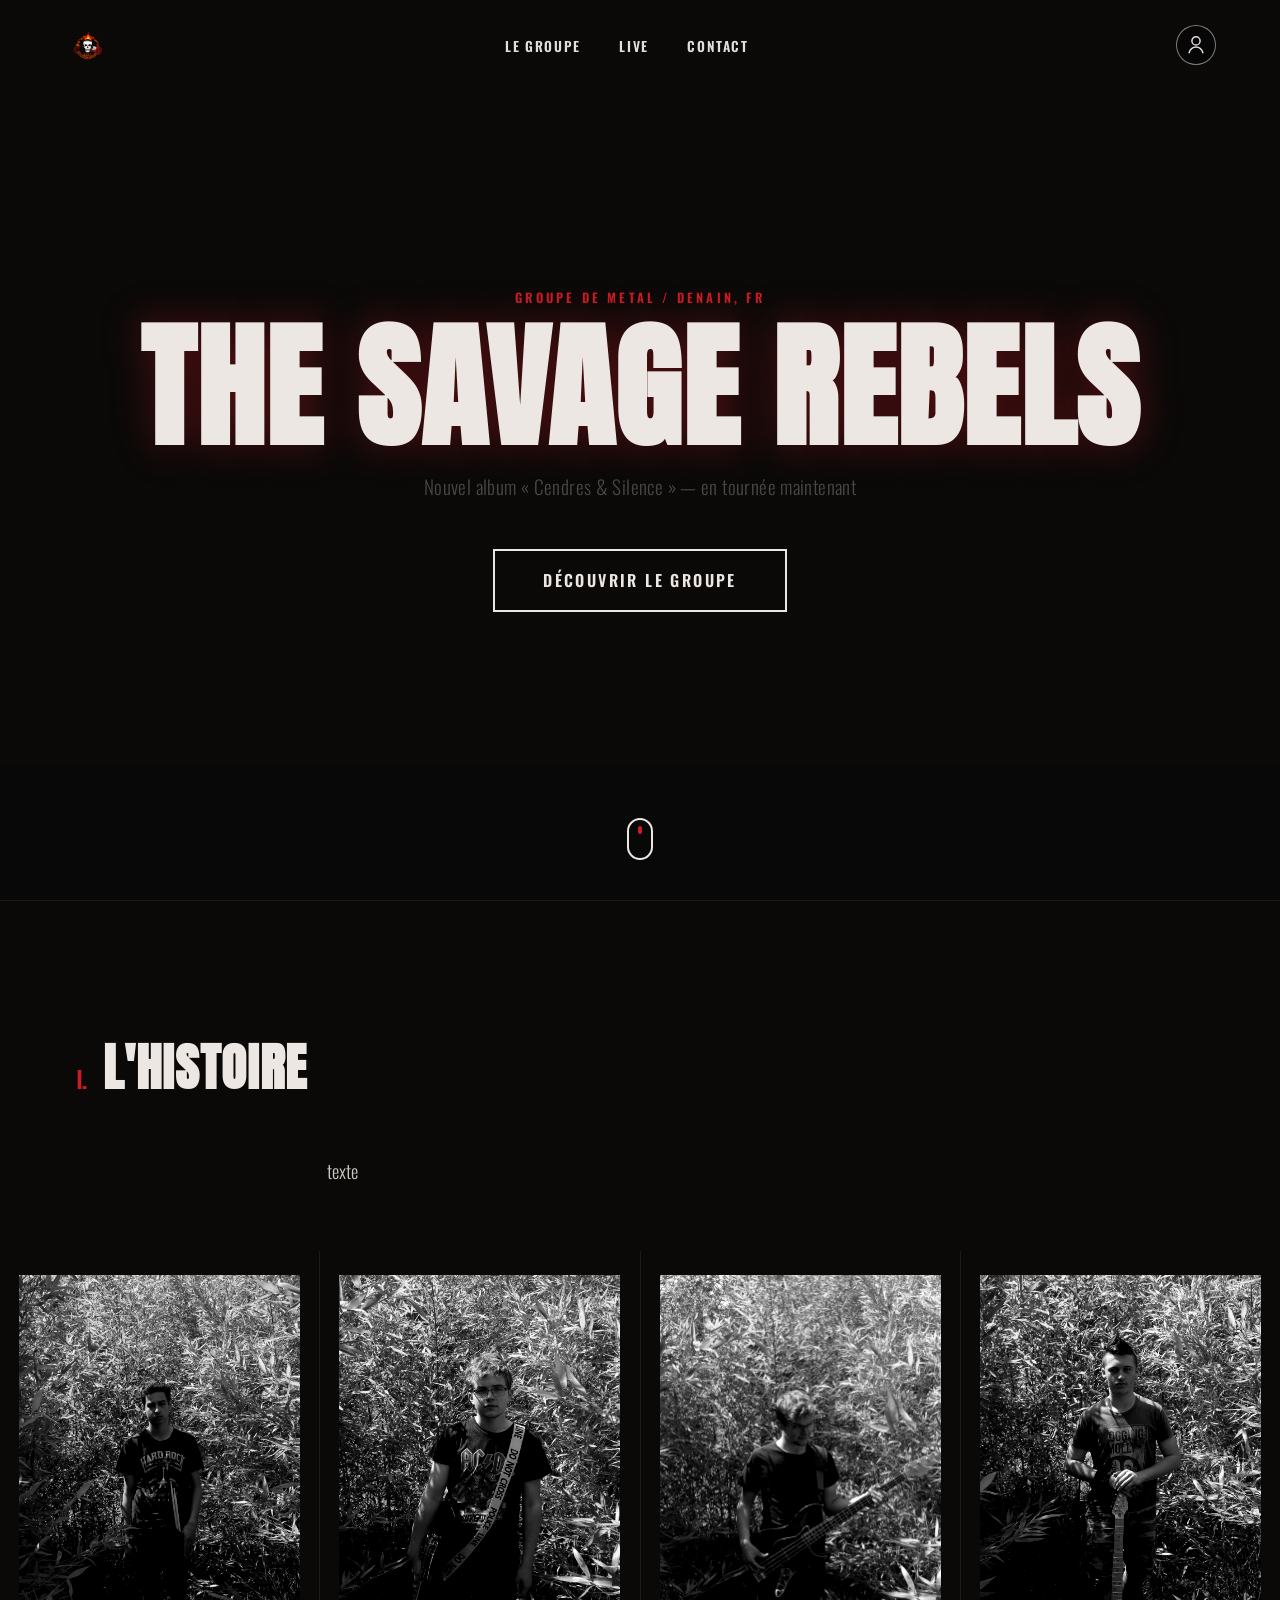
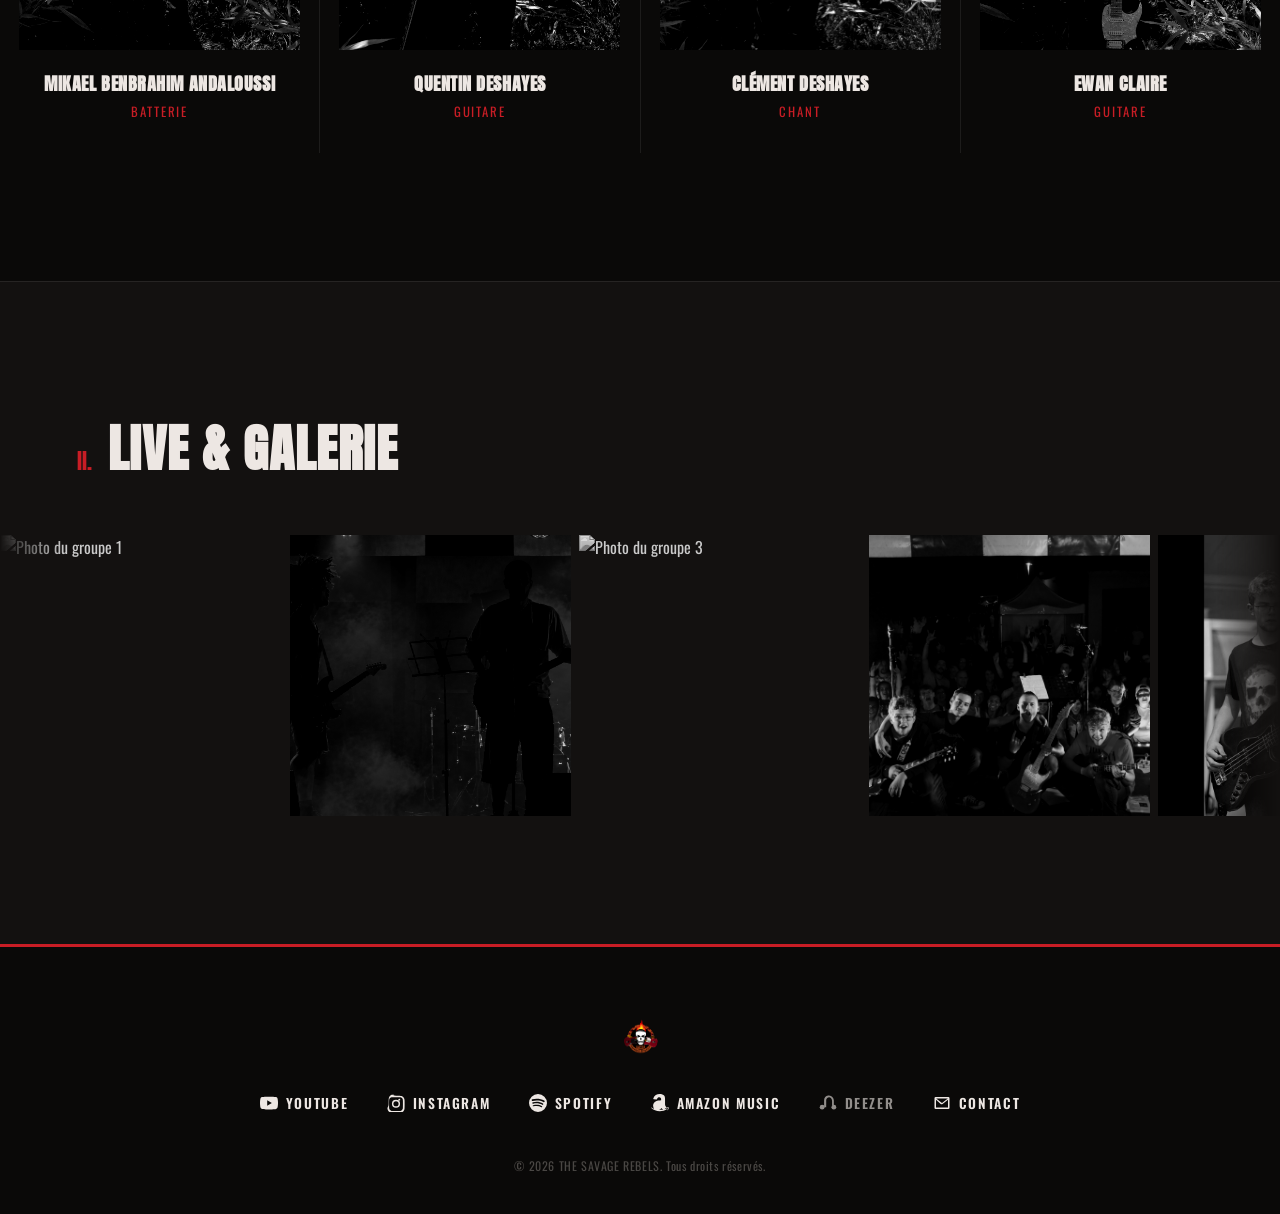
==== commit c997dd7e: "Update index.html" ====
--- a/index.html
+++ b/index.html
@@ -526,22 +526,33 @@
   border-top: 1px solid rgba(255,255,255,0.08);
 }
 
-.gallery-grid {
-  display: grid;
-  grid-template-columns: repeat(3, 1fr);
-  gap: 0.5rem;
-  padding: 0 clamp(1rem, 4vw, 3rem);
+.gallery-carousel {
+  overflow: hidden;
+  width: 100%;
+  position: relative;
+  -webkit-mask-image: linear-gradient(90deg, transparent, #000 5%, #000 95%, transparent);
+  mask-image: linear-gradient(90deg, transparent, #000 5%, #000 95%, transparent);
+}
+
+.gallery-track {
+  display: flex;
+  width: max-content;
+  animation: gallery-scroll 55s linear infinite;
+  will-change: transform;
 }
 
 .gallery-item {
   position: relative;
+  flex: 0 0 auto;
+  width: clamp(180px, 22vw, 320px);
   aspect-ratio: 1 / 1;
   overflow: hidden;
   cursor: pointer;
+  margin-right: 0.5rem;
 }
 .gallery-item img {
-  filter: grayscale(0.3) contrast(1.1) brightness(0.85);
-  transition: transform 0.5s cubic-bezier(0.19, 1, 0.22, 1), filter 0.5s ease;
+  filter: grayscale(1) contrast(1.05) brightness(0.85);
+  transition: transform 0.5s cubic-bezier(0.19, 1, 0.22, 1), filter 0.6s ease;
 }
 .gallery-item::after {
   content: '';
@@ -555,6 +566,16 @@
   filter: grayscale(0) contrast(1.15) brightness(1);
 }
 .gallery-item:hover::after { opacity: 1; }
+
+@keyframes gallery-scroll {
+  from { transform: translateX(0); }
+  to   { transform: translateX(-50%); }
+}
+
+/* Respecte les préférences de réduction de mouvement */
+@media (prefers-reduced-motion: reduce) {
+  .gallery-track { animation: none; }
+}
 
 /* =================================================================
    FOOTER
@@ -630,13 +651,11 @@
 ================================================================= */
 @media (max-width: 900px) {
   .members-grid { grid-template-columns: repeat(2, 1fr); }
-  .gallery-grid { grid-template-columns: repeat(2, 1fr); }
 }
 
 @media (max-width: 560px) {
   .nav-links { display: none; } /* menu simplifié sur mobile, extensible en burger si besoin */
   .members-grid { grid-template-columns: 1fr 1fr; }
-  .gallery-grid { grid-template-columns: 1fr 1fr; }
   .cta-btn { padding: 1rem 2.2rem; font-size: 0.9rem; }
 }
 
@@ -878,14 +897,43 @@
       <h2 class="section-title">LIVE &amp; GALERIE</h2>
     </div>
 
-    <!-- Grille de photos de concerts. Remplacer les src par vos vraies photos -->
-    <div class="gallery-grid">
-      <figure class="gallery-item"><img class="lazy-img" data-src="live-1.jpg" alt="Concert - vue de la scène"></figure>
-      <figure class="gallery-item"><img class="lazy-img" data-src="live-2.jpg" alt="Concert - public en fusion"></figure>
-      <figure class="gallery-item"><img class="lazy-img" data-src="live-3.jpg" alt="Concert - jeux de lumière"></figure>
-      <figure class="gallery-item"><img class="lazy-img" data-src="live-4.jpg" alt="Concert - chanteur en action"></figure>
-      <figure class="gallery-item"><img class="lazy-img" data-src="live-5.jpg" alt="Concert - guitariste au premier plan"></figure>
-      <figure class="gallery-item"><img class="lazy-img" data-src="live-6.jpg" alt="Concert - vue d'ensemble de la salle"></figure>
+    <!-- Bandeau défilant infini des photos (niveaux de gris -> couleur au survol) -->
+    <div class="gallery-carousel">
+      <div class="gallery-track">
+        <figure class="gallery-item"><img src="img/1.jpg" alt="Photo du groupe 1"></figure>
+        <figure class="gallery-item"><img src="img/2.png" alt="Photo du groupe 2"></figure>
+        <figure class="gallery-item"><img src="img/3.jpg" alt="Photo du groupe 3"></figure>
+        <figure class="gallery-item"><img src="img/4.jpg" alt="Photo du groupe 4"></figure>
+        <figure class="gallery-item"><img src="img/5.jpg" alt="Photo du groupe 5"></figure>
+        <figure class="gallery-item"><img src="img/6.jpg" alt="Photo du groupe 6"></figure>
+        <figure class="gallery-item"><img src="img/7.jpg" alt="Photo du groupe 7"></figure>
+        <figure class="gallery-item"><img src="img/8.jpg" alt="Photo du groupe 8"></figure>
+        <figure class="gallery-item"><img src="img/9.JPG" alt="Photo du groupe 9"></figure>
+        <figure class="gallery-item"><img src="img/10.JPG" alt="Photo du groupe 10"></figure>
+        <figure class="gallery-item"><img src="img/11.JPG" alt="Photo du groupe 11"></figure>
+        <figure class="gallery-item"><img src="img/12.jpg" alt="Photo du groupe 12"></figure>
+        <figure class="gallery-item"><img src="img/13.jpeg" alt="Photo du groupe 13"></figure>
+        <figure class="gallery-item"><img src="img/14.jpg" alt="Photo du groupe 14"></figure>
+        <figure class="gallery-item"><img src="img/15.jpg" alt="Photo du groupe 15"></figure>
+        <figure class="gallery-item"><img src="img/16.jpg" alt="Photo du groupe 16"></figure>
+        <!-- Duplication de la liste pour un défilement infini sans coupure -->
+        <figure class="gallery-item" aria-hidden="true"><img src="img/1.jpg" alt=""></figure>
+        <figure class="gallery-item" aria-hidden="true"><img src="img/2.png" alt=""></figure>
+        <figure class="gallery-item" aria-hidden="true"><img src="img/3.jpg" alt=""></figure>
+        <figure class="gallery-item" aria-hidden="true"><img src="img/4.jpg" alt=""></figure>
+        <figure class="gallery-item" aria-hidden="true"><img src="img/5.jpg" alt=""></figure>
+        <figure class="gallery-item" aria-hidden="true"><img src="img/6.jpg" alt=""></figure>
+        <figure class="gallery-item" aria-hidden="true"><img src="img/7.jpg" alt=""></figure>
+        <figure class="gallery-item" aria-hidden="true"><img src="img/8.jpg" alt=""></figure>
+        <figure class="gallery-item" aria-hidden="true"><img src="img/9.JPG" alt=""></figure>
+        <figure class="gallery-item" aria-hidden="true"><img src="img/10.JPG" alt=""></figure>
+        <figure class="gallery-item" aria-hidden="true"><img src="img/11.JPG" alt=""></figure>
+        <figure class="gallery-item" aria-hidden="true"><img src="img/12.jpg" alt=""></figure>
+        <figure class="gallery-item" aria-hidden="true"><img src="img/13.jpeg" alt=""></figure>
+        <figure class="gallery-item" aria-hidden="true"><img src="img/14.jpg" alt=""></figure>
+        <figure class="gallery-item" aria-hidden="true"><img src="img/15.jpg" alt=""></figure>
+        <figure class="gallery-item" aria-hidden="true"><img src="img/16.jpg" alt=""></figure>
+      </div>
     </div>
   </section>
 
